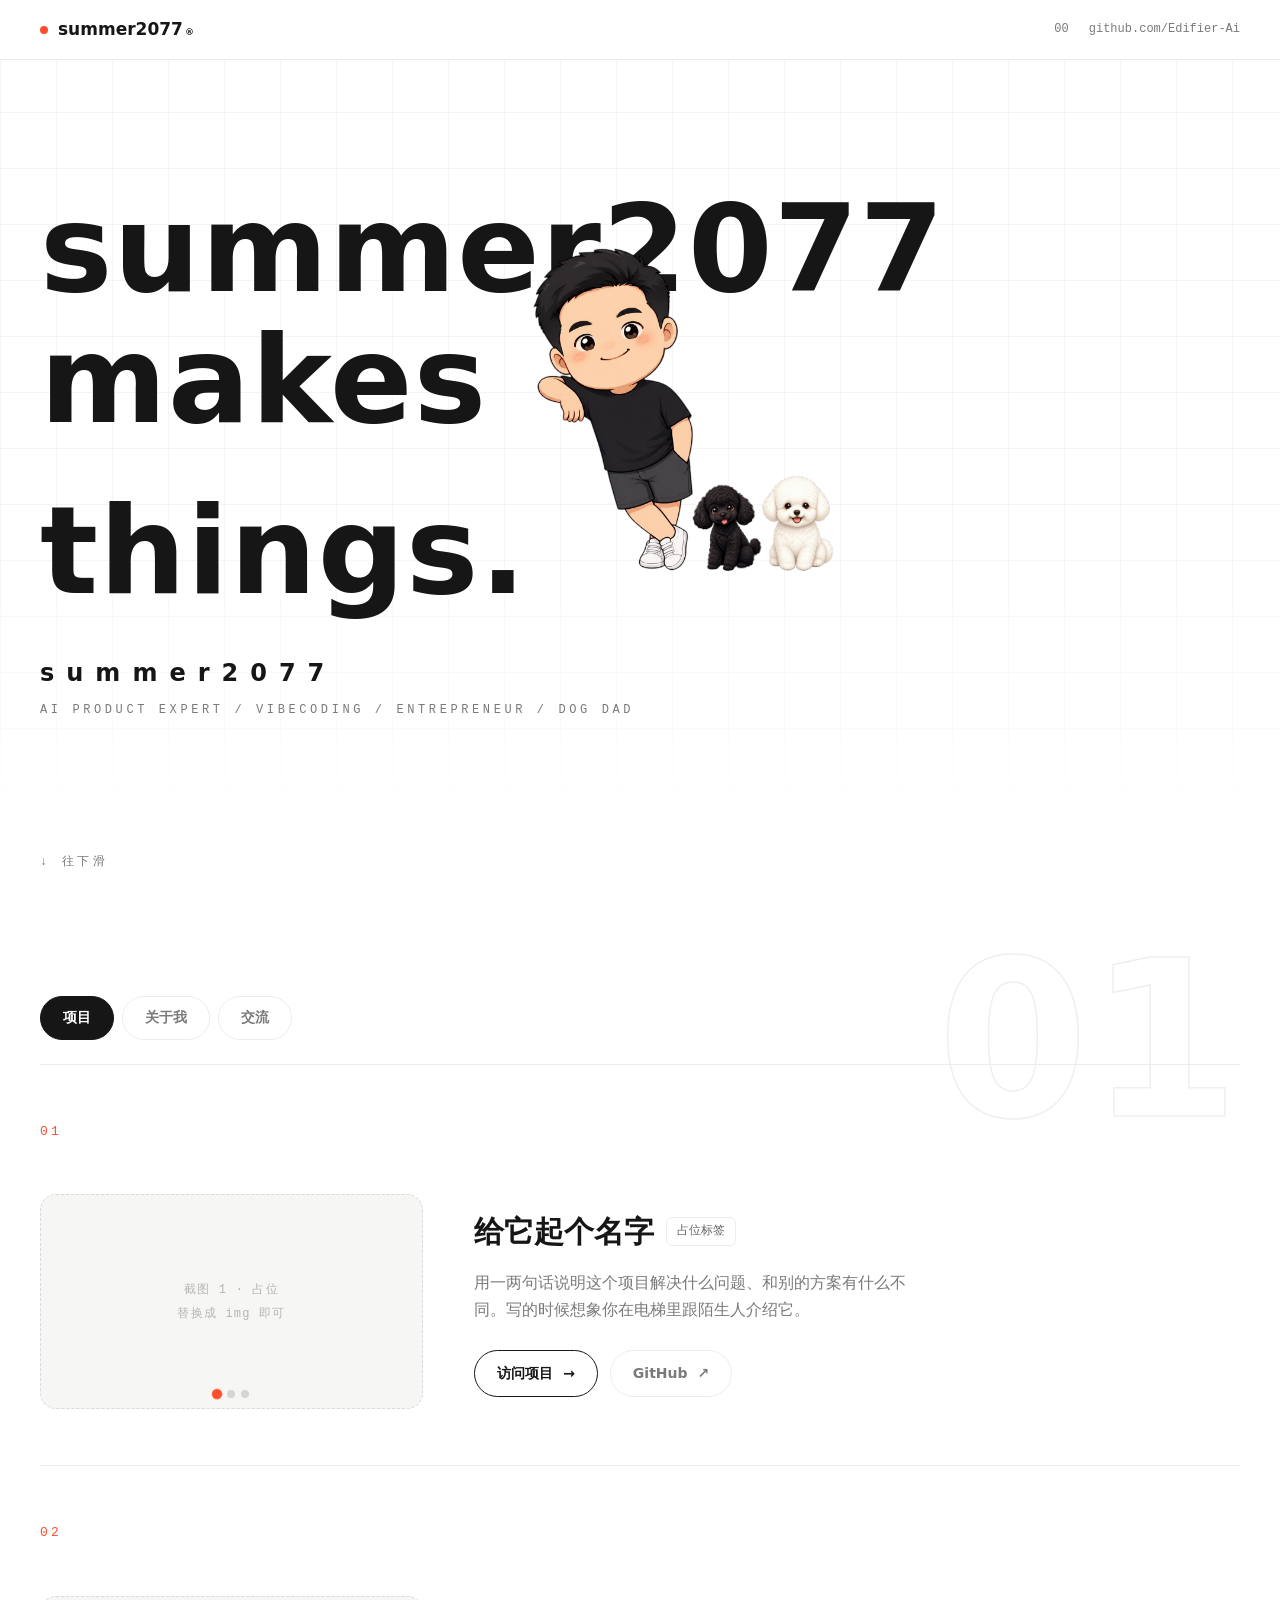
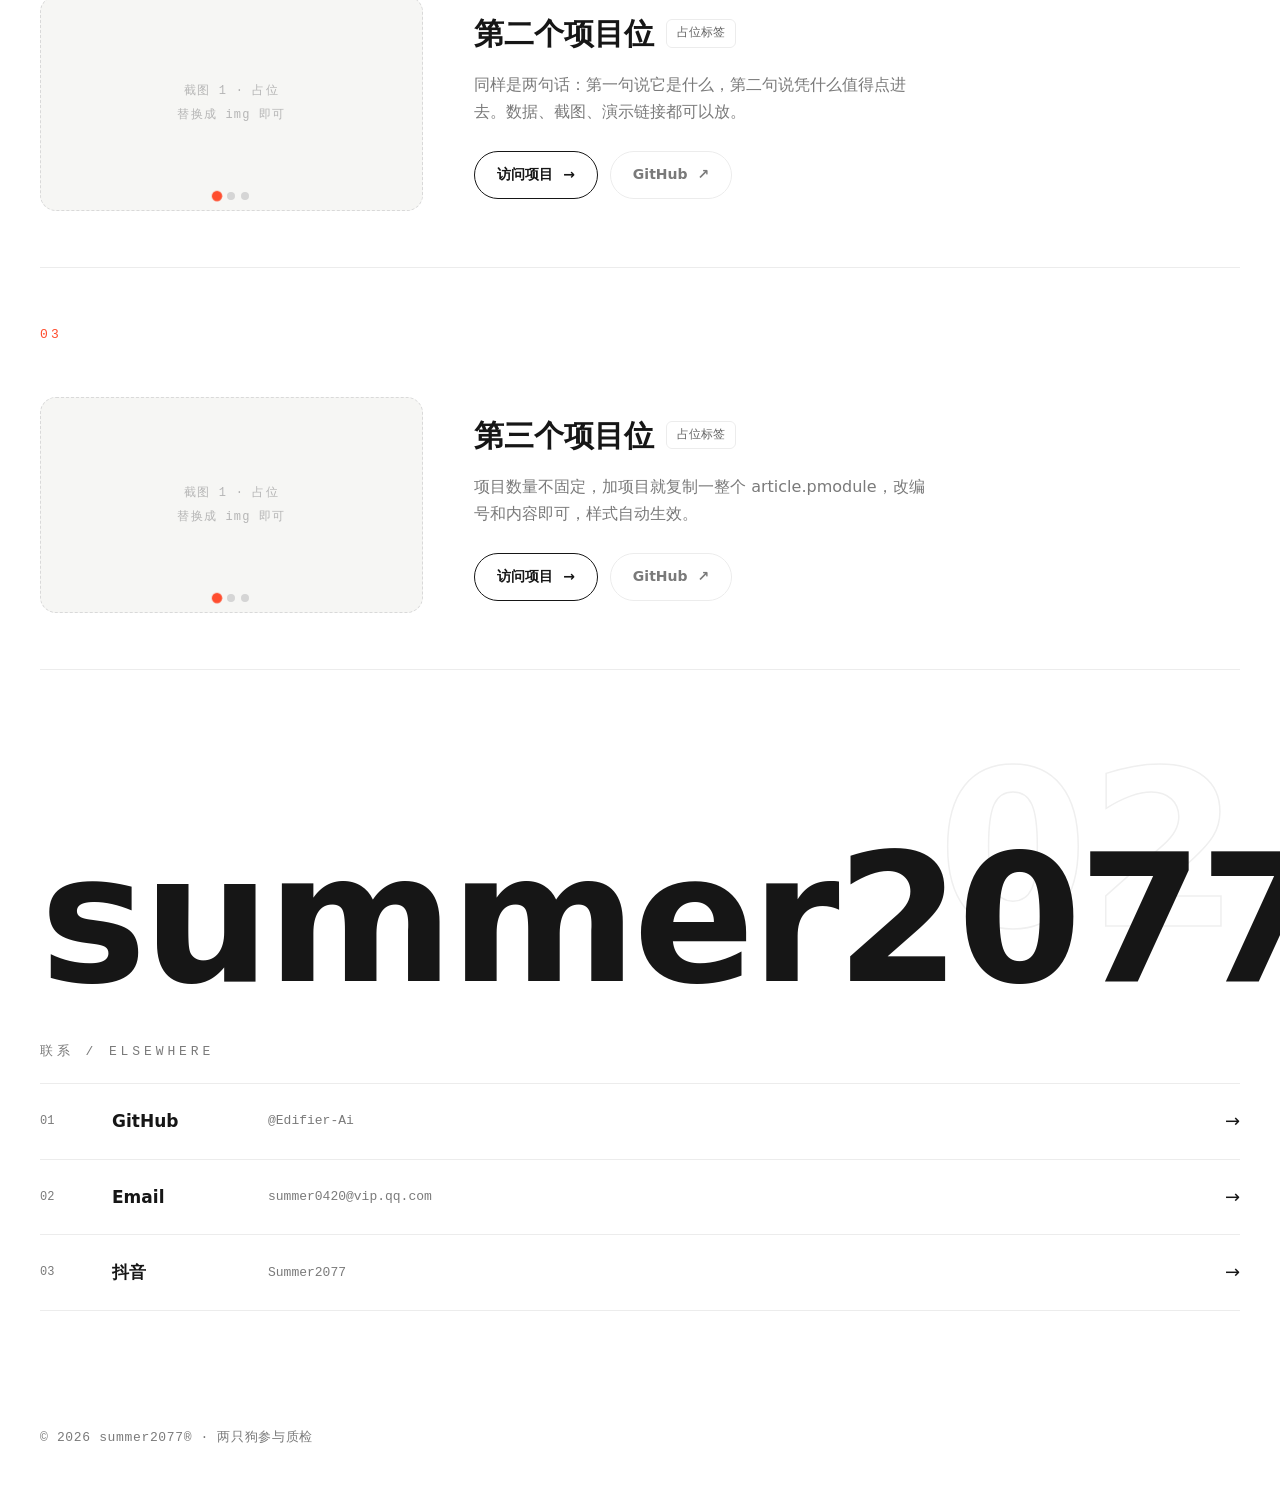
==== index.html @ b78dc6e0 "Deploy personal website" ====
<!DOCTYPE html>
<html lang="zh-CN">
<head>
<meta charset="UTF-8">
<meta name="viewport" content="width=device-width, initial-scale=1.0">
<meta name="description" content="summer2077 — AI PRODUCT EXPERT, VIBECODING, ENTREPRENEUR, DOG DAD.">
<title>summer2077 · Personal Website</title>
<link rel="stylesheet" href="css/style.css?v=20260809-1">
</head>
<body>

<!-- 阅读进度 -->
<div class="progress" aria-hidden="true"><span id="bar"></span></div>

<header class="nav">
  <a class="nav-logo" href="#top"><span class="dot"></span>summer2077<sup>®</sup></a>
  <div class="nav-right">
    <span class="progress-value" id="progress-value">00</span>
    <a class="nav-gh" href="https://github.com/Edifier-Ai" target="_blank" rel="noopener" aria-label="GitHub">github.com/Edifier-Ai</a>
  </div>
</header>

<main id="top">

  <!-- 首屏 -->
  <section class="hero reveal">
    <h1 class="hero-title">
      <span class="lmask"><span class="lword" style="--d:.1s">summer2077</span></span>
      <span class="lmask"><span class="lword" style="--d:.25s">makes</span></span>
      <span class="lmask lmask-scene"><span class="lword" style="--d:.4s">things.<span class="hero-illo" id="scene" aria-label="summer2077、两只小狗，以及右侧隐藏的 ABOUT 形象">
        <span class="scene-item me">
          <img class="figure-static pose-desktop" src="assets/hero-me-lean-v2.png" alt="summer2077 靠在文字旁的 Q 版形象">
          <img class="figure-static pose-mobile" src="assets/hero-me-hang-v2.png" alt="summer2077 举手扶住文字的 Q 版形象">
        </span>
        <span class="scene-item poodle">
          <img class="figure-static" src="assets/dog-poodle-v3.png" alt="黑色泰迪">
        </span>
        <span class="scene-item bichon">
          <img class="figure-static" src="assets/dog-bichon-v2.png" alt="白色比熊">
        </span>
        <button class="scene-wife-menu wife" type="button" aria-controls="panel-me" aria-label="悬停显示关于 summer2077">
          <span class="wife-figure" aria-hidden="true"><img class="wife-look" src="assets/wife-look-v3.png" alt=""></span>
          <span class="wife-menu-label" aria-hidden="true">ABOUT</span>
        </button>
      </span></span></span>
    </h1>
    <p class="sub">
      <span class="zh">summer2077</span>
      <span class="en">AI PRODUCT EXPERT / VIBECODING / ENTREPRENEUR / DOG DAD</span>
    </p>
    <a class="arrow" href="#works">↓ 往下滑</a>
  </section>

  <!-- 01 作品区：tab 面板 -->
  <section class="works-shell reveal" id="works">
    <span class="reel" aria-hidden="true">01</span>

    <div class="tabs" role="tablist" aria-label="内容分区">
      <button class="tab active" role="tab" aria-selected="true" data-panel="panel-projects">项目</button>
      <button class="tab" role="tab" aria-selected="false" data-panel="panel-me">关于我</button>
      <button class="tab" role="tab" aria-selected="false" data-panel="panel-community">交流</button>
    </div>

    <!-- 项目面板 -->
    <div class="panel active" id="panel-projects" role="tabpanel">

      <article class="pmodule">
        <p class="pnum">01</p>
        <div class="stage">
          <div class="slides">
            <div class="slide">截图 1 · 占位<br>替换成 img 即可</div>
            <div class="slide">截图 2 · 占位</div>
            <div class="slide">截图 3 · 占位</div>
          </div>
          <button class="stage-btn prev" aria-label="上一张">←</button>
          <button class="stage-btn next" aria-label="下一张">→</button>
          <span class="stage-hint">点击放大</span>
        </div>
        <div class="pinfo">
          <div class="ptitle"><h3>给它起个名字</h3><span class="ptag">占位标签</span></div>
          <p>用一两句话说明这个项目解决什么问题、和别的方案有什么不同。写的时候想象你在电梯里跟陌生人介绍它。</p>
          <div class="go-row">
            <a class="go" href="#" target="_blank" rel="noopener">访问项目 <span class="arr">→</span></a>
            <a class="go alt" href="#" target="_blank" rel="noopener">GitHub <span class="arr">↗</span></a>
          </div>
        </div>
      </article>

      <article class="pmodule">
        <p class="pnum">02</p>
        <div class="stage">
          <div class="slides">
            <div class="slide">截图 1 · 占位<br>替换成 img 即可</div>
            <div class="slide">截图 2 · 占位</div>
            <div class="slide">截图 3 · 占位</div>
          </div>
          <button class="stage-btn prev" aria-label="上一张">←</button>
          <button class="stage-btn next" aria-label="下一张">→</button>
          <span class="stage-hint">点击放大</span>
        </div>
        <div class="pinfo">
          <div class="ptitle"><h3>第二个项目位</h3><span class="ptag">占位标签</span></div>
          <p>同样是两句话：第一句说它是什么，第二句说凭什么值得点进去。数据、截图、演示链接都可以放。</p>
          <div class="go-row">
            <a class="go" href="#" target="_blank" rel="noopener">访问项目 <span class="arr">→</span></a>
            <a class="go alt" href="#" target="_blank" rel="noopener">GitHub <span class="arr">↗</span></a>
          </div>
        </div>
      </article>

      <article class="pmodule">
        <p class="pnum">03</p>
        <div class="stage">
          <div class="slides">
            <div class="slide">截图 1 · 占位<br>替换成 img 即可</div>
            <div class="slide">截图 2 · 占位</div>
            <div class="slide">截图 3 · 占位</div>
          </div>
          <button class="stage-btn prev" aria-label="上一张">←</button>
          <button class="stage-btn next" aria-label="下一张">→</button>
          <span class="stage-hint">点击放大</span>
        </div>
        <div class="pinfo">
          <div class="ptitle"><h3>第三个项目位</h3><span class="ptag">占位标签</span></div>
          <p>项目数量不固定，加项目就复制一整个 article.pmodule，改编号和内容即可，样式自动生效。</p>
          <div class="go-row">
            <a class="go" href="#" target="_blank" rel="noopener">访问项目 <span class="arr">→</span></a>
            <a class="go alt" href="#" target="_blank" rel="noopener">GitHub <span class="arr">↗</span></a>
          </div>
        </div>
      </article>

    </div>

    <!-- 关于我面板 -->
    <div class="panel" id="panel-me" role="tabpanel" hidden>
      <div class="me-intro">
        <p class="me-kicker">关于我 / ABOUT</p>
        <p class="me-copy">I’m summer2077 — an AI PRODUCT EXPERT, VIBECODING practitioner, ENTREPRENEUR, and DOG DAD. I build AI products, turn ideas into working software, and keep learning in public.</p>
        <p class="me-copy">生活方面，180cm 的圆脸短发选手，黑T恤短裤是常年工装。家里有两只狗：一只黑泰迪，一只白比熊，它们在本页有正式编制，首屏那几位就是。</p>
        <div class="me-tags">
          <span class="chip">AI PRODUCT EXPERT</span>
          <span class="chip">VIBECODING</span>
          <span class="chip">ENTREPRENEUR</span>
          <span class="chip">DOG DAD</span>
        </div>
      </div>
    </div>

    <!-- 交流面板 -->
    <div class="panel" id="panel-community" role="tabpanel" hidden>
      <div class="cgrid">
        <div class="cmodule">
          <p class="pnum">01</p>
          <p class="c-cat">COMMUNITY / 持续折腾</p>
          <h3>微信群</h3>
          <p>一个人折腾容易放弃，一群人折腾能走远一点。群里主要聊 AI 工具、独立开发和一些不成熟的想法，我也会不定期丢自己的项目进展进去挨打。扫码备注「主页」。二维码失效就用下面的邮箱找我。</p>
          <div class="qr-slot">微信群二维码<br>400 × 400</div>
        </div>
        <div class="cmodule">
          <p class="pnum">02</p>
          <p class="c-cat">OPEN CHAT / 自由讨论</p>
          <h3>Discord</h3>
          <p>海外朋友或者不爱用微信的，来这里。频道比群聊清爽，适合丢链接和长文讨论。</p>
          <a class="go" href="#" target="_blank" rel="noopener">加入 Discord <span class="arr">→</span></a>
        </div>
      </div>
    </div>
  </section>

  <!-- 02 联系 -->
  <section class="contact reveal" id="contact">
    <span class="reel" aria-hidden="true">02</span>
    <p class="wordmark">summer2077<span class="dot-accent">.</span></p>
    <p class="label">联系 / ELSEWHERE</p>
    <div class="socials">
      <a class="social" href="https://github.com/Edifier-Ai" target="_blank" rel="noopener">
        <span class="s-no">01</span><span class="s-name">GitHub</span><span class="s-handle">@Edifier-Ai</span><span class="s-arr">→</span>
      </a>
      <a class="social" href="mailto:summer0420@vip.qq.com">
        <span class="s-no">02</span><span class="s-name">Email</span><span class="s-handle">summer0420@vip.qq.com</span><span class="s-arr">→</span>
      </a>
      <a class="social" href="https://www.douyin.com/search/Summer2077" target="_blank" rel="noopener">
        <span class="s-no">03</span><span class="s-name">抖音</span><span class="s-handle">Summer2077</span><span class="s-arr">→</span>
      </a>
    </div>
  </section>

</main>

<footer>© <span id="year">2026</span> summer2077® · 两只狗参与质检</footer>

<div id="lightbox" role="dialog" aria-modal="true" aria-label="项目截图预览">
  <button class="lb-x" aria-label="关闭">×</button>
  <button class="lb-nav lb-prev" aria-label="上一张">←</button>
  <div class="lb-content"></div>
  <button class="lb-nav lb-next" aria-label="下一张">→</button>
  <span class="lb-count"></span>
</div>

<div id="cursor" aria-hidden="true"></div>
<div id="toast" role="status"></div>

<script src="js/main.js"></script>
</body>
</html>
---- css/style.css ----
/* ========== 基础 ========== */
:root{
  --bg:#ffffff;
  --ink:#161616;
  --muted:#7a7a7a;
  --line:#ececec;
  --soft:#f6f6f4;
  --accent:#ff4d2e;
  --radius:16px;
  --nav-h:60px;
  --gutter:max(24px, calc((100vw - 1200px) / 2));
  --mono:ui-monospace,SFMono-Regular,Consolas,"Courier New",monospace;
}
*{margin:0;padding:0;box-sizing:border-box}
html{scroll-behavior:smooth}
body{
  font-family:"PingFang SC","Microsoft YaHei","Noto Sans SC",system-ui,sans-serif;
  background:var(--bg);color:var(--ink);line-height:1.7;
  -webkit-font-smoothing:antialiased;overflow-x:hidden;
}
img{display:block;max-width:100%}
a{color:inherit;text-decoration:none}
button{font:inherit;border:0;background:none;cursor:pointer;color:inherit}
::selection{background:var(--accent);color:#fff}
a:focus-visible,button:focus-visible{outline:2px solid var(--accent);outline-offset:3px;border-radius:4px}

/* ========== 阅读进度 ========== */
#bar{
  position:fixed;top:0;left:0;height:3px;width:100%;z-index:70;
  background:var(--accent);transform-origin:0 50%;transform:scaleX(0);
}

/* ========== 顶部栏 ========== */
.nav{
  position:fixed;top:0;left:0;right:0;z-index:50;height:var(--nav-h);
  display:flex;justify-content:space-between;align-items:center;
  padding:0 var(--gutter);
  background:rgba(255,255,255,.85);backdrop-filter:blur(12px);
  border-bottom:1px solid var(--line);
}
.nav-logo{font-weight:800;font-size:17px;display:inline-flex;align-items:baseline;gap:2px}
.nav-logo .dot{width:8px;height:8px;border-radius:50%;background:var(--accent);display:inline-block;margin-right:8px;transform:translateY(-1px)}
.nav-logo sup{font-size:9px;font-weight:600}
.nav-right{display:flex;align-items:center;gap:20px}
.progress-value{font-family:var(--mono);font-size:12px;color:var(--muted);min-width:2ch;text-align:right}
.nav-gh{font-family:var(--mono);font-size:12px;color:var(--muted);transition:color .2s}
.nav-gh:hover{color:var(--ink)}

/* ========== 首屏 ========== */
.hero{
  position:relative;min-height:100vh;min-height:100svh;
  display:flex;flex-direction:column;justify-content:center;
  padding:calc(var(--nav-h) + 40px) var(--gutter) 96px;
  overflow:hidden;
}
.hero::before{
  content:"";position:absolute;inset:0;pointer-events:none;
  background-image:
    linear-gradient(rgba(20,20,20,.045) 1px,transparent 1px),
    linear-gradient(90deg,rgba(20,20,20,.045) 1px,transparent 1px);
  background-size:56px 56px;
  -webkit-mask-image:linear-gradient(#000 55%,transparent 95%);
  mask-image:linear-gradient(#000 55%,transparent 95%);
}
.hero-title{
  position:relative;z-index:1;
  font-size:clamp(52px,9.5vw,136px);font-weight:800;line-height:1.08;
  letter-spacing:.01em;text-transform:none;
}
.lmask{display:block;overflow:hidden;padding-bottom:.06em;margin-bottom:-.06em}
.lmask-scene{overflow:visible}
.lword{
  display:inline-block;transform:translateY(112%);
  animation:rise .9s cubic-bezier(.2,.65,.2,1) forwards;animation-delay:var(--d,0s);
}
@keyframes rise{to{transform:translateY(0)}}

/* 固定构图：完整静态形象，以可见脚底/爪底对齐同一基线 */
.hero-illo{
  position:relative;display:inline-block;isolation:isolate;
  width:2.5em;height:1.2em;margin-left:.04em;vertical-align:baseline;
}
.scene-item,.scene-wife-menu{position:absolute;bottom:0}
.scene-item{pointer-events:none}
.scene-item img,.scene-wife-menu img{max-width:none;user-select:none;-webkit-user-drag:none}
.figure-static{height:100%;width:auto;display:block}
.figure-static.pose-mobile{display:none}
.me{left:-.64em;height:3.05em;width:3.05em;z-index:5;bottom:-.034em}
.poodle{left:1.04em;height:1.1em;z-index:6;bottom:0}
.bichon{left:1.65em;height:1.05em;z-index:7;bottom:.07em}
.scene-wife-menu{
  left:2em;right:auto;bottom:.049em;width:1.98em;height:2.97em;padding:0;border:0;z-index:4;cursor:pointer;
  background:transparent;font:inherit;color:inherit;
}
.wife-figure{
  position:absolute;inset:0;display:block;pointer-events:none;opacity:0;
  transform:translate3d(6px,0,0) rotateY(-14deg);
  transition:opacity .26s ease,transform .42s cubic-bezier(.2,.75,.2,1),filter .3s ease;
}
.scene-wife-menu img{position:absolute;inset:0;width:100%;height:100%;object-fit:contain}
.wife-look{filter:saturate(.94)}
.wife-menu-label{
  position:absolute;right:-.04em;bottom:-1.4em;z-index:2;opacity:0;
  font-family:var(--mono);font-size:.1em;letter-spacing:.16em;color:var(--accent);
  transform:translateY(4px);transition:opacity .25s ease,transform .25s ease;
}
.scene-wife-menu:hover,.scene-wife-menu:focus-visible{z-index:10}
.scene-wife-menu:hover .wife-figure,.scene-wife-menu:focus-visible .wife-figure{opacity:1;transform:translate3d(0,0,0) rotateY(0)}
.scene-wife-menu:hover .wife-menu-label,.scene-wife-menu:focus-visible .wife-menu-label{opacity:1;transform:translateY(0)}

.sub{
  position:relative;z-index:1;margin-top:clamp(28px,4vh,48px);
  display:flex;flex-direction:column;gap:6px;
  animation:fadein 1s .9s both;
}
.sub .zh{font-size:clamp(18px,2vw,24px);font-weight:700;letter-spacing:.5em}
.sub .en{font-family:var(--mono);font-size:12px;letter-spacing:.3em;color:var(--muted)}
@keyframes fadein{from{opacity:0;transform:translateY(12px)}to{opacity:1;transform:none}}

.arrow{
  position:absolute;bottom:28px;left:var(--gutter);z-index:1;
  font-family:var(--mono);font-size:12px;letter-spacing:.3em;color:var(--muted);
  animation:hint 2s ease-in-out infinite;
}
@keyframes hint{0%,100%{transform:translateY(0)}50%{transform:translateY(8px)}}

/* ========== 分区通用 ========== */
section{position:relative;scroll-margin-top:var(--nav-h)}
.reel{
  position:absolute;top:32px;right:var(--gutter);z-index:0;
  font-weight:800;line-height:1;font-size:clamp(110px,17vw,230px);
  color:transparent;-webkit-text-stroke:1.5px #efefef;
  user-select:none;pointer-events:none;
}
.reveal{opacity:0;transform:translateY(26px);transition:opacity .7s ease,transform .7s ease}
.reveal.in{opacity:1;transform:none}

/* ========== 作品区 ========== */
.works-shell{padding:96px var(--gutter) 40px}
.tabs{
  position:relative;z-index:1;display:flex;gap:8px;flex-wrap:wrap;
  margin-bottom:24px;
}
.tab{
  padding:9px 22px;border-radius:999px;border:1px solid var(--line);
  font-size:14px;font-weight:600;color:var(--muted);
  transition:background .2s,color .2s,border-color .2s;
}
.tab:hover{color:var(--ink);border-color:var(--ink)}
.tab.active{background:var(--ink);border-color:var(--ink);color:#fff}
.panel{display:none}
.panel.active{display:block;animation:fadein .45s ease both}

/* 项目模块 */
.pmodule{
  display:grid;grid-template-columns:minmax(0,1fr) minmax(0,2fr);
  gap:clamp(24px,4vw,56px);align-items:center;
  padding:56px 0;border-top:1px solid var(--line);position:relative;z-index:1;
}
.pmodule:last-child{border-bottom:1px solid var(--line)}
.pnum{
  grid-column:1/-1;font-family:var(--mono);font-size:13px;
  letter-spacing:.25em;color:var(--accent);
}
.stage{
  aspect-ratio:16/9;border:1.5px dashed #d9d9d9;border-radius:var(--radius);
  background:var(--soft);display:flex;align-items:center;justify-content:center;text-align:center;
  color:#b5b5b5;font-size:13px;line-height:2;letter-spacing:.1em;font-family:var(--mono);
  transition:transform .3s,border-color .3s;overflow:hidden;
}
.pmodule:hover .stage{transform:translateY(-4px);border-color:var(--accent)}
.stage img{width:100%;height:100%;object-fit:cover;border-radius:inherit}
.stage{cursor:zoom-in;position:relative}
.slides{display:flex;width:100%;height:100%;transition:transform .45s cubic-bezier(.2,.65,.2,1)}
.slide{
  flex:0 0 100%;display:flex;align-items:center;justify-content:center;text-align:center;
  color:#b5b5b5;font-size:12px;line-height:2;letter-spacing:.1em;font-family:var(--mono);
}
.stage-btn{
  position:absolute;top:50%;transform:translateY(-50%);z-index:2;
  width:32px;height:32px;border-radius:50%;background:#fff;border:1px solid var(--line);
  display:flex;align-items:center;justify-content:center;font-size:14px;color:#333;
  opacity:0;transition:opacity .2s,background .2s,border-color .2s,color .2s;
}
.stage:hover .stage-btn,.stage-btn:focus-visible{opacity:1}
.stage-btn:hover{background:var(--accent);border-color:var(--accent);color:#fff}
.stage-btn.prev{left:10px}
.stage-btn.next{right:10px}
.stage-dots{position:absolute;bottom:10px;left:50%;transform:translateX(-50%);display:flex;gap:6px;z-index:2}
.sdot{width:8px;height:8px;border-radius:50%;background:#d5d5d5;padding:0;transition:background .2s,transform .2s}
.sdot.on{background:var(--accent);transform:scale(1.3)}
.stage-hint{
  position:absolute;top:10px;right:12px;z-index:2;
  font-family:var(--mono);font-size:11px;letter-spacing:.15em;color:#b5b5b5;
  opacity:0;transition:opacity .2s;
}
.stage:hover .stage-hint{opacity:1}

/* 点击放大浮层 */
#lightbox{
  position:fixed;inset:0;z-index:120;background:rgba(12,12,12,.88);
  display:none;align-items:center;justify-content:center;gap:24px;
}
#lightbox.open{display:flex}
.lb-content .slide{
  width:min(960px,86vw);aspect-ratio:16/9;height:auto;border-radius:12px;
  background:#1a1a1a;border:1.5px dashed #444;color:#888;font-size:14px;
}
.lb-content img{max-width:min(1100px,90vw);max-height:82vh;width:auto;height:auto;border-radius:10px}
.lb-content .slide img{width:100%;height:100%;max-height:none;object-fit:cover;border-radius:inherit}
.lb-x{
  position:absolute;top:24px;right:28px;width:44px;height:44px;border-radius:50%;
  border:1px solid rgba(255,255,255,.3);color:#fff;font-size:20px;
  transition:background .2s,border-color .2s;
}
.lb-nav{
  width:44px;height:44px;border-radius:50%;
  border:1px solid rgba(255,255,255,.3);color:#fff;font-size:16px;
  transition:background .2s,border-color .2s;
}
.lb-x:hover,.lb-nav:hover{background:var(--accent);border-color:var(--accent)}
.lb-count{
  position:absolute;bottom:26px;left:50%;transform:translateX(-50%);
  color:#bbb;font-family:var(--mono);font-size:12px;letter-spacing:.2em;
}
.ptitle{display:flex;align-items:center;gap:12px;flex-wrap:wrap;margin-bottom:12px}
.ptitle h3{font-size:clamp(22px,2.4vw,30px);font-weight:800}
.ptag{
  font-family:var(--mono);font-size:12px;color:#666;
  border:1px solid var(--line);border-radius:6px;padding:3px 10px;
}
.pinfo > p{color:var(--muted);max-width:460px}
.go-row{display:flex;gap:12px;flex-wrap:wrap;margin-top:26px}
.go{
  display:inline-flex;align-items:center;gap:10px;
  font-size:14px;font-weight:700;padding:11px 22px;border-radius:999px;
  border:1.5px solid var(--ink);transition:transform .2s,background .2s,border-color .2s,color .2s;
}
.go.alt{border-color:var(--line);color:var(--muted)}
.go:hover{background:var(--accent);border-color:var(--accent);color:#fff;transform:translateY(-2px)}
.go .arr{transition:transform .2s}
.go:hover .arr{transform:translateX(4px)}

/* 关于我面板 */
.me-intro{position:relative;z-index:1;max-width:760px;padding:48px 0}
.me-kicker{font-family:var(--mono);font-size:13px;letter-spacing:.3em;color:var(--accent);margin-bottom:28px}
.me-copy{font-size:clamp(16px,1.6vw,19px);color:#333}
.me-copy + .me-copy{margin-top:1.2em}
.me-tags{display:flex;flex-wrap:wrap;gap:10px;margin-top:36px}
.chip{
  border:1px solid var(--line);background:#fff;border-radius:999px;
  padding:8px 16px;font-size:13px;color:#444;
  transition:transform .2s,border-color .2s,color .2s;
}
.chip:hover{border-color:var(--accent);color:var(--accent);transform:translateY(-2px)}

/* 交流面板 */
.cgrid{
  display:grid;grid-template-columns:repeat(auto-fit,minmax(300px,1fr));
  gap:24px;padding:48px 0;position:relative;z-index:1;
}
.cmodule{
  border:1px solid var(--line);border-radius:24px;padding:clamp(24px,3vw,44px);
  display:flex;flex-direction:column;align-items:flex-start;gap:14px;background:#fff;
  transition:transform .3s,border-color .3s;
}
.cmodule:hover{transform:translateY(-4px);border-color:var(--accent)}
.cmodule .pnum{grid-column:auto}
.c-cat{font-family:var(--mono);font-size:11px;letter-spacing:.25em;color:var(--muted)}
.cmodule h3{font-size:24px;font-weight:800}
.cmodule p{color:var(--muted);font-size:14px}
.qr-slot{
  width:min(240px,60vw);aspect-ratio:1;margin-top:8px;
  border:1.5px dashed #d9d9d9;border-radius:var(--radius);background:var(--soft);
  display:flex;align-items:center;justify-content:center;text-align:center;
  color:#b5b5b5;font-size:12px;line-height:2;letter-spacing:.1em;font-family:var(--mono);
}

/* ========== 联系 ========== */
.contact{padding:120px var(--gutter) 80px;overflow:hidden}
.wordmark{
  position:relative;z-index:1;font-weight:800;line-height:1;
  font-size:clamp(72px,14vw,200px);letter-spacing:-.02em;
}
.wordmark .dot-accent{color:var(--accent)}
.label{
  position:relative;z-index:1;font-family:var(--mono);font-size:13px;
  letter-spacing:.3em;color:var(--muted);margin:32px 0 20px;
}
.socials{position:relative;z-index:1;border-bottom:1px solid var(--line)}
.social{
  display:grid;grid-template-columns:56px 140px 1fr auto;align-items:center;gap:16px;
  padding:22px 0;border-top:1px solid var(--line);
  transition:padding-left .25s,color .2s;
}
.social:hover{padding-left:12px;color:var(--accent)}
.s-no{font-family:var(--mono);font-size:12px;color:var(--muted)}
.s-name{font-weight:700;font-size:17px}
.s-handle{font-family:var(--mono);font-size:13px;color:var(--muted)}
.s-arr{font-size:18px;transition:transform .25s}
.social:hover .s-arr{transform:translateX(6px)}

/* ========== 页脚 ========== */
footer{
  padding:36px var(--gutter);color:var(--muted);font-size:13px;
  font-family:var(--mono);letter-spacing:.05em;
}

/* ========== 自定义光标 & 提示 ========== */
#cursor{
  position:fixed;top:0;left:0;width:28px;height:28px;border-radius:50%;
  border:1.5px solid var(--accent);pointer-events:none;z-index:99;
  opacity:0;transition:opacity .3s,width .25s,height .25s,background .25s;
}
body.cursor-on #cursor{opacity:.85}
#cursor.is-hover{width:46px;height:46px;background:rgba(255,77,46,.08)}
#toast{
  position:fixed;left:50%;bottom:40px;transform:translate(-50%,16px);
  background:var(--ink);color:#fff;padding:10px 22px;border-radius:999px;
  font-size:13px;opacity:0;pointer-events:none;transition:opacity .3s,transform .3s;z-index:100;
}
#toast.show{opacity:1;transform:translate(-50%,0)}

/* ========== 响应式 ========== */
@media (max-width:900px){
  .nav-right{gap:12px}
  .nav-gh{width:20px;height:20px;overflow:hidden;white-space:nowrap;font-size:0;display:inline-flex;align-items:center;justify-content:center}
  .nav-gh::before{content:"GH";font-size:10px;font-family:var(--mono);letter-spacing:0}
  .hero{padding-bottom:110px}
  .hero-title{font-size:clamp(44px,13vw,72px)}
  .hero-illo{display:block;width:calc(100vw - 40px);height:190px;margin:-38px 0 0}
  .figure-static.pose-desktop{display:none}.figure-static.pose-mobile{display:block}
  .me{left:4%;height:190px;width:190px;bottom:2px}
  .poodle{left:120px;height:82px;bottom:0}
  .bichon{left:164px;height:79px;bottom:6px}
  .scene-wife-menu{left:202px;right:auto;bottom:6px;width:123px;height:185px}
  .pmodule{grid-template-columns:1fr;padding:40px 0}
  .social{grid-template-columns:32px 64px minmax(0,1fr) auto;gap:8px}
  .s-handle{display:block;min-width:0;font-size:11px;white-space:nowrap;overflow:hidden;text-overflow:ellipsis}
  .works-shell{padding-top:72px}
  .contact{padding-top:88px}
}

/* ========== 减少动效 ========== */
@media (prefers-reduced-motion:reduce){
  html{scroll-behavior:auto}
  .lword{animation:none;transform:none}
  .arrow,.sub{animation:none;opacity:1;transform:none}
  .reveal{opacity:1;transform:none;transition:none}
  .wife-figure{transform:none!important;transition:none!important}
  #cursor{display:none}
}
@media (pointer:coarse){
  #cursor{display:none}
  .stage-btn,.stage-hint{opacity:1}
}
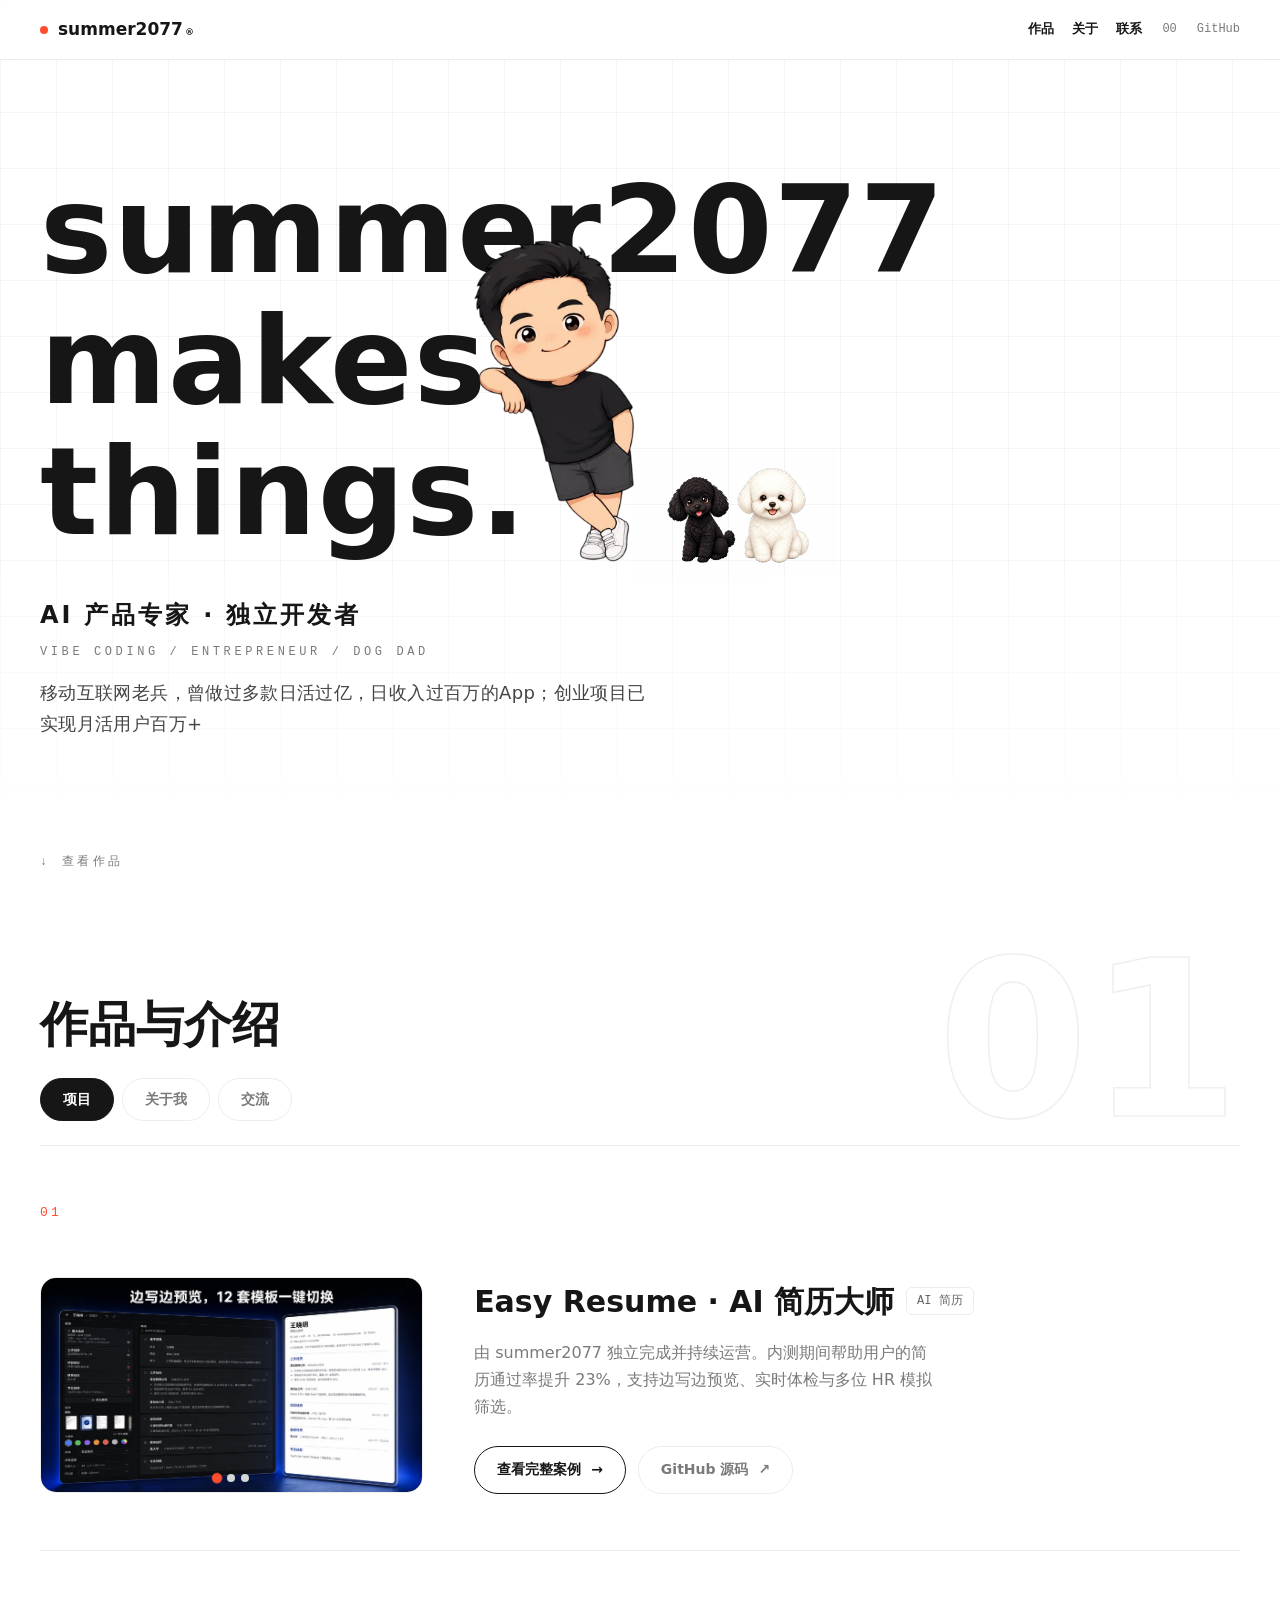
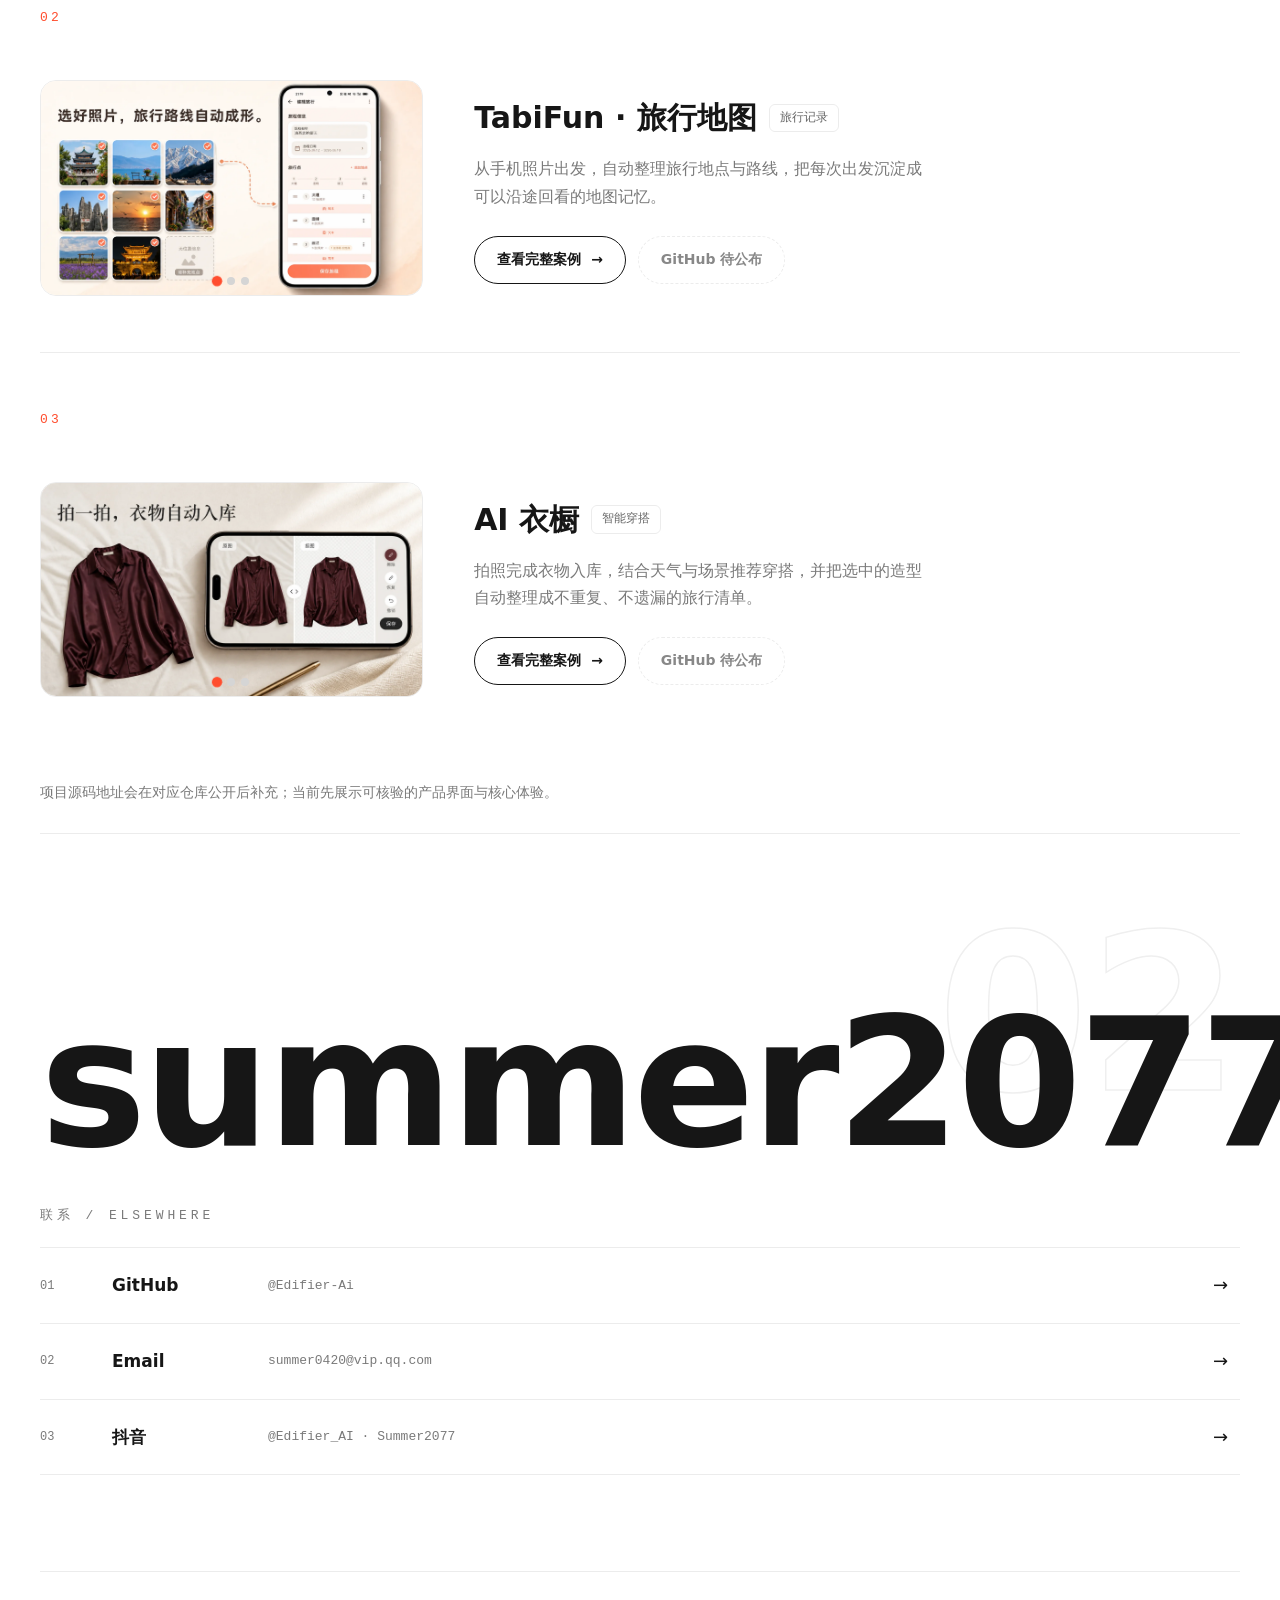
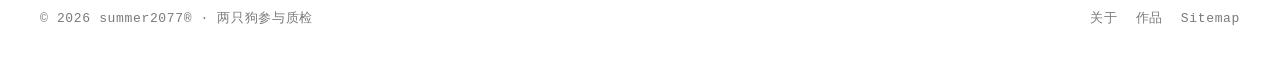
==== commit 02dec82c: "Expand homepage content and improve progressive static UX" ====
--- a/index.html
+++ b/index.html
@@ -1,206 +1,283 @@
 <!DOCTYPE html>
 <html lang="zh-CN">
 <head>
-<meta charset="UTF-8">
-<meta name="viewport" content="width=device-width, initial-scale=1.0">
-<meta name="description" content="summer2077 — AI PRODUCT EXPERT, VIBECODING, ENTREPRENEUR, DOG DAD.">
-<title>summer2077 · Personal Website</title>
-<link rel="stylesheet" href="css/style.css?v=20260809-1">
+  <meta charset="UTF-8">
+  <meta name="viewport" content="width=device-width, initial-scale=1.0">
+  <title>summer2077｜AI 产品专家、独立开发者与 AI 产品作品集</title>
+  <meta name="description" content="summer2077 的个人主页与作品集，展示 AI 产品设计、Vibe Coding 和独立开发成果，连接客户合作、求职与投资交流。">
+  <meta name="author" content="summer2077">
+  <meta name="robots" content="index,follow,max-image-preview:large,max-snippet:-1,max-video-preview:-1">
+  <meta name="theme-color" content="#ff4d2e">
+  <link rel="canonical" href="https://summer2077.com/">
+  <link rel="icon" href="/assets/favicon.svg" type="image/svg+xml">
+  <link rel="manifest" href="/site.webmanifest">
+  <link rel="preload" href="/assets/hero-me-lean-v2.webp" as="image" type="image/webp">
+
+  <meta property="og:locale" content="zh_CN">
+  <meta property="og:type" content="profile">
+  <meta property="og:site_name" content="summer2077">
+  <meta property="og:title" content="summer2077｜AI 产品专家与独立开发者">
+  <meta property="og:description" content="把 AI 产品想法做成真正可用的软件。查看 summer2077 的项目、独立开发成果与合作方式。">
+  <meta property="og:url" content="https://summer2077.com/">
+  <meta property="og:image" content="https://summer2077.com/assets/hero-me-lean-v2.png">
+  <meta property="og:image:width" content="1254">
+  <meta property="og:image:height" content="1254">
+  <meta property="og:image:alt" content="summer2077 的 Q 版个人形象">
+  <meta name="twitter:card" content="summary">
+  <meta name="twitter:title" content="summer2077｜AI 产品专家与独立开发者">
+  <meta name="twitter:description" content="AI 产品设计、Vibe Coding、独立开发与合作交流。">
+  <meta name="twitter:image" content="https://summer2077.com/assets/hero-me-lean-v2.png">
+
+  <script type="application/ld+json">
+  {
+    "@context": "https://schema.org",
+    "@graph": [
+      {
+        "@type": "WebSite",
+        "@id": "https://summer2077.com/#website",
+        "url": "https://summer2077.com/",
+        "name": "summer2077",
+        "alternateName": ["Summer", "summer2077"],
+        "inLanguage": "zh-CN",
+        "creator": { "@id": "https://summer2077.com/#person" }
+      },
+      {
+        "@type": "ProfilePage",
+        "@id": "https://summer2077.com/#webpage",
+        "url": "https://summer2077.com/",
+        "name": "summer2077｜AI 产品专家与独立开发者",
+        "description": "summer2077 的个人主页与 AI 产品作品集，面向个人品牌、开发者影响力、客户合作、求职与投资交流。",
+        "isPartOf": { "@id": "https://summer2077.com/#website" },
+        "mainEntity": { "@id": "https://summer2077.com/#person" },
+        "primaryImageOfPage": { "@id": "https://summer2077.com/#portrait" },
+        "dateModified": "2026-08-09"
+      },
+      {
+        "@type": "Person",
+        "@id": "https://summer2077.com/#person",
+        "name": "summer2077",
+        "alternateName": ["Summer", "Edifier-Ai"],
+        "url": "https://summer2077.com/",
+        "email": "summer0420@vip.qq.com",
+        "jobTitle": "AI 产品专家",
+        "description": "独立完成 AI 产品设计与开发，通过真实产品连接客户合作、职业与投资机会。",
+        "image": { "@id": "https://summer2077.com/#portrait" },
+        "knowsAbout": ["AI 产品设计", "Vibe Coding", "独立开发", "AI 应用", "产品验证"],
+        "sameAs": ["https://github.com/Edifier-Ai", "https://v.douyin.com/jvzVWXVX1Ic/"]
+      },
+      {
+        "@type": "ImageObject",
+        "@id": "https://summer2077.com/#portrait",
+        "url": "https://summer2077.com/assets/hero-me-lean-v2.png",
+        "contentUrl": "https://summer2077.com/assets/hero-me-lean-v2.png",
+        "width": 1254,
+        "height": 1254,
+        "caption": "summer2077 的 Q 版个人形象"
+      }
+    ]
+  }
+  </script>
+
+  <link rel="stylesheet" href="css/style.css?v=20260809-21">
 </head>
 <body>
 
-<!-- 阅读进度 -->
 <div class="progress" aria-hidden="true"><span id="bar"></span></div>
 
 <header class="nav">
-  <a class="nav-logo" href="#top"><span class="dot"></span>summer2077<sup>®</sup></a>
+  <a class="nav-logo" href="/" aria-label="summer2077 首页"><span class="dot"></span>summer2077<sup>®</sup></a>
   <div class="nav-right">
-    <span class="progress-value" id="progress-value">00</span>
-    <a class="nav-gh" href="https://github.com/Edifier-Ai" target="_blank" rel="noopener" aria-label="GitHub">github.com/Edifier-Ai</a>
+    <nav class="site-nav" aria-label="主导航">
+      <a href="/projects/">作品</a>
+      <a href="/about/">关于</a>
+      <a href="#contact">联系</a>
+    </nav>
+    <span class="progress-value" id="progress-value" aria-hidden="true">00</span>
+    <a class="nav-gh" href="https://github.com/Edifier-Ai" target="_blank" rel="me noopener" aria-label="summer2077 的 GitHub">GitHub</a>
   </div>
 </header>
 
 <main id="top">
-
-  <!-- 首屏 -->
-  <section class="hero reveal">
-    <h1 class="hero-title">
-      <span class="lmask"><span class="lword" style="--d:.1s">summer2077</span></span>
-      <span class="lmask"><span class="lword" style="--d:.25s">makes</span></span>
-      <span class="lmask lmask-scene"><span class="lword" style="--d:.4s">things.<span class="hero-illo" id="scene" aria-label="summer2077、两只小狗，以及右侧隐藏的 ABOUT 形象">
+  <section class="hero reveal" aria-labelledby="hero-title">
+    <h1 class="hero-title" id="hero-title">
+      <span class="lmask lmask-scene"><span class="lword" style="--d:.1s">summer207<span class="glyph-anchor glyph-seven">7<button class="scene-wife-menu wife" type="button" aria-controls="panel-me" aria-expanded="false" aria-label="显示坐在数字 7 上的 ABOUT 形象">
+        <span class="wife-figure" aria-hidden="true"><picture><source srcset="assets/wife-sit-v1.webp" type="image/webp"><img class="wife-look" src="assets/wife-sit-v1.png" alt="" width="512" height="768" loading="lazy" decoding="async" fetchpriority="low"></picture></span>
+      </button></span></span></span>
+      <span class="lmask lmask-scene"><span class="lword" style="--d:.25s">make<span class="glyph-anchor glyph-s">s<span class="hero-illo" id="scene" aria-label="summer2077 和两只小狗">
         <span class="scene-item me">
-          <img class="figure-static pose-desktop" src="assets/hero-me-lean-v2.png" alt="summer2077 靠在文字旁的 Q 版形象">
-          <img class="figure-static pose-mobile" src="assets/hero-me-hang-v2.png" alt="summer2077 举手扶住文字的 Q 版形象">
+          <picture><source srcset="assets/hero-me-lean-v2.webp" type="image/webp"><img class="figure-static" src="assets/hero-me-lean-v2.png" alt="summer2077 靠在字母 S 旁的 Q 版形象" width="1000" height="1000" decoding="async" fetchpriority="high"></picture>
         </span>
         <span class="scene-item poodle">
-          <img class="figure-static" src="assets/dog-poodle-v3.png" alt="黑色泰迪">
+          <picture><source srcset="assets/dog-poodle-v3.webp" type="image/webp"><img class="figure-static" src="assets/dog-poodle-v3.png" alt="黑色泰迪" width="512" height="512" decoding="async" fetchpriority="low"></picture>
         </span>
         <span class="scene-item bichon">
-          <img class="figure-static" src="assets/dog-bichon-v2.png" alt="白色比熊">
+          <picture><source srcset="assets/dog-bichon-v2.webp" type="image/webp"><img class="figure-static" src="assets/dog-bichon-v2.png" alt="白色比熊" width="512" height="512" decoding="async" fetchpriority="low"></picture>
         </span>
-        <button class="scene-wife-menu wife" type="button" aria-controls="panel-me" aria-label="悬停显示关于 summer2077">
-          <span class="wife-figure" aria-hidden="true"><img class="wife-look" src="assets/wife-look-v3.png" alt=""></span>
-          <span class="wife-menu-label" aria-hidden="true">ABOUT</span>
-        </button>
-      </span></span></span>
+      </span></span></span></span>
+      <span class="lmask"><span class="lword" style="--d:.4s">things.</span></span>
     </h1>
     <p class="sub">
-      <span class="zh">summer2077</span>
-      <span class="en">AI PRODUCT EXPERT / VIBECODING / ENTREPRENEUR / DOG DAD</span>
+      <span class="zh">AI 产品专家 · 独立开发者</span>
+      <span class="en">VIBE CODING / ENTREPRENEUR / DOG DAD</span>
+      <span class="hero-summary">移动互联网老兵，曾做过多款日活过亿，日收入过百万的App；创业项目已实现月活用户百万+</span>
     </p>
-    <a class="arrow" href="#works">↓ 往下滑</a>
+    <a class="arrow" href="#works">↓ 查看作品</a>
   </section>
 
-  <!-- 01 作品区：tab 面板 -->
-  <section class="works-shell reveal" id="works">
+  <section class="works-shell reveal" id="works" aria-labelledby="works-title">
     <span class="reel" aria-hidden="true">01</span>
+    <h2 class="section-title" id="works-title">作品与介绍</h2>
 
     <div class="tabs" role="tablist" aria-label="内容分区">
-      <button class="tab active" role="tab" aria-selected="true" data-panel="panel-projects">项目</button>
-      <button class="tab" role="tab" aria-selected="false" data-panel="panel-me">关于我</button>
-      <button class="tab" role="tab" aria-selected="false" data-panel="panel-community">交流</button>
-    </div>
-
-    <!-- 项目面板 -->
-    <div class="panel active" id="panel-projects" role="tabpanel">
-
+      <button class="tab active" id="tab-projects" type="button" role="tab" aria-selected="true" aria-controls="panel-projects" tabindex="0" data-panel="panel-projects" data-hash="projects">项目</button>
+      <button class="tab" id="tab-me" type="button" role="tab" aria-selected="false" aria-controls="panel-me" tabindex="-1" data-panel="panel-me" data-hash="about">关于我</button>
+      <button class="tab" id="tab-community" type="button" role="tab" aria-selected="false" aria-controls="panel-community" tabindex="-1" data-panel="panel-community" data-hash="community">交流</button>
+    </div>
+
+    <div class="panel active" id="panel-projects" role="tabpanel" aria-labelledby="tab-projects">
       <article class="pmodule">
         <p class="pnum">01</p>
-        <div class="stage">
+        <div class="stage" role="group" aria-label="Easy Resume 项目截图轮播">
           <div class="slides">
-            <div class="slide">截图 1 · 占位<br>替换成 img 即可</div>
-            <div class="slide">截图 2 · 占位</div>
-            <div class="slide">截图 3 · 占位</div>
-          </div>
-          <button class="stage-btn prev" aria-label="上一张">←</button>
-          <button class="stage-btn next" aria-label="下一张">→</button>
+            <div class="slide"><picture><source srcset="assets/easy-resume-01.webp" type="image/webp"><img src="assets/easy-resume-01.png" alt="Easy Resume 简历编辑器与实时预览界面" width="1672" height="941" loading="lazy" decoding="async"></picture></div>
+            <div class="slide"><picture><source srcset="assets/easy-resume-02.webp" type="image/webp"><img src="assets/easy-resume-02.png" alt="Easy Resume 简历体检与问题定位报告" width="1672" height="941" loading="lazy" decoding="async"></picture></div>
+            <div class="slide"><picture><source srcset="assets/easy-resume-03.webp" type="image/webp"><img src="assets/easy-resume-03.png" alt="Easy Resume 多位 HR 模拟筛选结果" width="1672" height="941" loading="lazy" decoding="async"></picture></div>
+          </div>
+          <button class="stage-btn prev" type="button" aria-label="上一张">←</button>
+          <button class="stage-btn next" type="button" aria-label="下一张">→</button>
           <span class="stage-hint">点击放大</span>
         </div>
         <div class="pinfo">
-          <div class="ptitle"><h3>给它起个名字</h3><span class="ptag">占位标签</span></div>
-          <p>用一两句话说明这个项目解决什么问题、和别的方案有什么不同。写的时候想象你在电梯里跟陌生人介绍它。</p>
+          <div class="ptitle"><h3>Easy Resume · AI 简历大师</h3><span class="ptag">AI 简历</span></div>
+          <p>由 summer2077 独立完成并持续运营。内测期间帮助用户的简历通过率提升 23%，支持边写边预览、实时体检与多位 HR 模拟筛选。</p>
           <div class="go-row">
-            <a class="go" href="#" target="_blank" rel="noopener">访问项目 <span class="arr">→</span></a>
-            <a class="go alt" href="#" target="_blank" rel="noopener">GitHub <span class="arr">↗</span></a>
+            <a class="go" href="/projects/easy-resume/">查看完整案例 <span class="arr">→</span></a>
+            <a class="go alt" href="https://github.com/Edifier-Ai/EasyResume" target="_blank" rel="noopener">GitHub 源码 <span class="arr">↗</span></a>
           </div>
         </div>
       </article>
-
       <article class="pmodule">
         <p class="pnum">02</p>
-        <div class="stage">
+        <div class="stage" role="group" aria-label="TabiFun 旅行地图项目截图轮播">
           <div class="slides">
-            <div class="slide">截图 1 · 占位<br>替换成 img 即可</div>
-            <div class="slide">截图 2 · 占位</div>
-            <div class="slide">截图 3 · 占位</div>
-          </div>
-          <button class="stage-btn prev" aria-label="上一张">←</button>
-          <button class="stage-btn next" aria-label="下一张">→</button>
+            <div class="slide"><picture><source srcset="assets/tabifun-01.webp" type="image/webp"><img src="assets/tabifun-01.png" alt="TabiFun 从旅行照片自动整理地点与路线" width="1672" height="941" loading="lazy" decoding="async"></picture></div>
+            <div class="slide"><picture><source srcset="assets/tabifun-02.webp" type="image/webp"><img src="assets/tabifun-02.png" alt="TabiFun 按旅行路线回看地点与照片" width="1672" height="941" loading="lazy" decoding="async"></picture></div>
+            <div class="slide"><picture><source srcset="assets/tabifun-03.webp" type="image/webp"><img src="assets/tabifun-03.png" alt="TabiFun 在地图上展示旅行足迹与照片" width="1672" height="941" loading="lazy" decoding="async"></picture></div>
+          </div>
+          <button class="stage-btn prev" type="button" aria-label="上一张">←</button>
+          <button class="stage-btn next" type="button" aria-label="下一张">→</button>
           <span class="stage-hint">点击放大</span>
         </div>
         <div class="pinfo">
-          <div class="ptitle"><h3>第二个项目位</h3><span class="ptag">占位标签</span></div>
-          <p>同样是两句话：第一句说它是什么，第二句说凭什么值得点进去。数据、截图、演示链接都可以放。</p>
+          <div class="ptitle"><h3>TabiFun · 旅行地图</h3><span class="ptag">旅行记录</span></div>
+          <p>从手机照片出发，自动整理旅行地点与路线，把每次出发沉淀成可以沿途回看的地图记忆。</p>
           <div class="go-row">
-            <a class="go" href="#" target="_blank" rel="noopener">访问项目 <span class="arr">→</span></a>
-            <a class="go alt" href="#" target="_blank" rel="noopener">GitHub <span class="arr">↗</span></a>
+            <a class="go" href="/projects/tabifun/">查看完整案例 <span class="arr">→</span></a>
+            <span class="go alt pending" aria-label="TabiFun GitHub 地址待公布">GitHub 待公布</span>
           </div>
         </div>
       </article>
-
       <article class="pmodule">
         <p class="pnum">03</p>
-        <div class="stage">
+        <div class="stage" role="group" aria-label="AI 衣橱项目截图轮播">
           <div class="slides">
-            <div class="slide">截图 1 · 占位<br>替换成 img 即可</div>
-            <div class="slide">截图 2 · 占位</div>
-            <div class="slide">截图 3 · 占位</div>
-          </div>
-          <button class="stage-btn prev" aria-label="上一张">←</button>
-          <button class="stage-btn next" aria-label="下一张">→</button>
+            <div class="slide"><picture><source srcset="assets/ai-wardrobe-01.webp" type="image/webp"><img src="assets/ai-wardrobe-01.png" alt="AI 衣橱拍照抠图并自动录入衣物" width="1664" height="936" loading="lazy" decoding="async"></picture></div>
+            <div class="slide"><picture><source srcset="assets/ai-wardrobe-02.webp" type="image/webp"><img src="assets/ai-wardrobe-02.png" alt="AI 衣橱结合天气和场景推荐每日穿搭" width="1664" height="936" loading="lazy" decoding="async"></picture></div>
+            <div class="slide"><picture><source srcset="assets/ai-wardrobe-03.webp" type="image/webp"><img src="assets/ai-wardrobe-03.png" alt="AI 衣橱按造型生成旅行打包清单并自动去重" width="1664" height="936" loading="lazy" decoding="async"></picture></div>
+          </div>
+          <button class="stage-btn prev" type="button" aria-label="上一张">←</button>
+          <button class="stage-btn next" type="button" aria-label="下一张">→</button>
           <span class="stage-hint">点击放大</span>
         </div>
         <div class="pinfo">
-          <div class="ptitle"><h3>第三个项目位</h3><span class="ptag">占位标签</span></div>
-          <p>项目数量不固定，加项目就复制一整个 article.pmodule，改编号和内容即可，样式自动生效。</p>
+          <div class="ptitle"><h3>AI 衣橱</h3><span class="ptag">智能穿搭</span></div>
+          <p>拍照完成衣物入库，结合天气与场景推荐穿搭，并把选中的造型自动整理成不重复、不遗漏的旅行清单。</p>
           <div class="go-row">
-            <a class="go" href="#" target="_blank" rel="noopener">访问项目 <span class="arr">→</span></a>
-            <a class="go alt" href="#" target="_blank" rel="noopener">GitHub <span class="arr">↗</span></a>
+            <a class="go" href="/projects/ai-wardrobe/">查看完整案例 <span class="arr">→</span></a>
+            <span class="go alt pending" aria-label="AI 衣橱 GitHub 地址待公布">GitHub 待公布</span>
           </div>
         </div>
       </article>
-
-    </div>
-
-    <!-- 关于我面板 -->
-    <div class="panel" id="panel-me" role="tabpanel" hidden>
+      <p class="collection-note">项目源码地址会在对应仓库公开后补充；当前先展示可核验的产品界面与核心体验。</p>
+    </div>
+
+    <div class="panel" id="panel-me" role="tabpanel" aria-labelledby="tab-me">
       <div class="me-intro">
         <p class="me-kicker">关于我 / ABOUT</p>
-        <p class="me-copy">I’m summer2077 — an AI PRODUCT EXPERT, VIBECODING practitioner, ENTREPRENEUR, and DOG DAD. I build AI products, turn ideas into working software, and keep learning in public.</p>
-        <p class="me-copy">生活方面，180cm 的圆脸短发选手，黑T恤短裤是常年工装。家里有两只狗：一只黑泰迪，一只白比熊，它们在本页有正式编制，首屏那几位就是。</p>
+        <h2 class="panel-title">我是 summer2077。</h2>
+        <p class="me-copy">summer2077 是我的个人品牌。我专注 AI 产品设计、Vibe Coding 与独立开发，把想法梳理成产品，再把产品做成可以真实使用的软件。</p>
+        <p class="me-copy">生活方面，家里有一只黑色泰迪和一只白色比熊。它们在这个网站里有正式编制，也让产品工作之外的我更完整。</p>
         <div class="me-tags">
           <span class="chip">AI PRODUCT EXPERT</span>
-          <span class="chip">VIBECODING</span>
+          <span class="chip">VIBE CODING</span>
           <span class="chip">ENTREPRENEUR</span>
           <span class="chip">DOG DAD</span>
         </div>
+        <a class="text-link" href="/about/">阅读完整介绍 →</a>
       </div>
     </div>
 
-    <!-- 交流面板 -->
-    <div class="panel" id="panel-community" role="tabpanel" hidden>
+    <div class="panel" id="panel-community" role="tabpanel" aria-labelledby="tab-community">
       <div class="cgrid">
-        <div class="cmodule">
+        <article class="cmodule">
           <p class="pnum">01</p>
-          <p class="c-cat">COMMUNITY / 持续折腾</p>
-          <h3>微信群</h3>
-          <p>一个人折腾容易放弃，一群人折腾能走远一点。群里主要聊 AI 工具、独立开发和一些不成熟的想法，我也会不定期丢自己的项目进展进去挨打。扫码备注「主页」。二维码失效就用下面的邮箱找我。</p>
-          <div class="qr-slot">微信群二维码<br>400 × 400</div>
-        </div>
-        <div class="cmodule">
+          <p class="c-cat">COLLABORATION / 合作与交流</p>
+          <h2>具体项目，进群详谈</h2>
+          <p>希望和你一起交流AI产品、Vibecoding心得、OPC变现等，禁止任何广告。此群为免费社群。</p>
+          <figure class="community-qr">
+            <img src="assets/wechat-vibecoding-group-qr.png" alt="VibeCoding 交流讨论 2 群微信二维码" width="775" height="776" loading="lazy" decoding="async">
+            <figcaption>微信扫码加入 VibeCoding 交流讨论 2 群</figcaption>
+          </figure>
+          <a class="go" href="mailto:summer0420@vip.qq.com?subject=summer2077%20合作交流">邮件联系 <span class="arr">→</span></a>
+        </article>
+        <article class="cmodule">
           <p class="pnum">02</p>
-          <p class="c-cat">OPEN CHAT / 自由讨论</p>
-          <h3>Discord</h3>
-          <p>海外朋友或者不爱用微信的，来这里。频道比群聊清爽，适合丢链接和长文讨论。</p>
-          <a class="go" href="#" target="_blank" rel="noopener">加入 Discord <span class="arr">→</span></a>
-        </div>
+          <p class="c-cat">BUILD IN PUBLIC / 公开开发</p>
+          <h2>查看公开代码</h2>
+          <p>GitHub 用于展示公开项目、代码实践和持续迭代记录。</p>
+          <a class="go" href="https://github.com/Edifier-Ai" target="_blank" rel="me noopener">访问 GitHub <span class="arr">↗</span></a>
+        </article>
       </div>
     </div>
   </section>
 
-  <!-- 02 联系 -->
-  <section class="contact reveal" id="contact">
+  <section class="contact reveal" id="contact" aria-labelledby="contact-title">
     <span class="reel" aria-hidden="true">02</span>
-    <p class="wordmark">summer2077<span class="dot-accent">.</span></p>
+    <h2 class="wordmark" id="contact-title">summer2077<span class="dot-accent">.</span></h2>
     <p class="label">联系 / ELSEWHERE</p>
     <div class="socials">
-      <a class="social" href="https://github.com/Edifier-Ai" target="_blank" rel="noopener">
+      <a class="social" href="https://github.com/Edifier-Ai" target="_blank" rel="me noopener">
         <span class="s-no">01</span><span class="s-name">GitHub</span><span class="s-handle">@Edifier-Ai</span><span class="s-arr">→</span>
       </a>
       <a class="social" href="mailto:summer0420@vip.qq.com">
         <span class="s-no">02</span><span class="s-name">Email</span><span class="s-handle">summer0420@vip.qq.com</span><span class="s-arr">→</span>
       </a>
-      <a class="social" href="https://www.douyin.com/search/Summer2077" target="_blank" rel="noopener">
-        <span class="s-no">03</span><span class="s-name">抖音</span><span class="s-handle">Summer2077</span><span class="s-arr">→</span>
+      <a class="social" href="https://v.douyin.com/jvzVWXVX1Ic/" target="_blank" rel="me noopener" aria-label="打开 Summer2077 的抖音主页，抖音号 Edifier_AI">
+        <span class="s-no">03</span><span class="s-name">抖音</span><span class="s-handle">@Edifier_AI · Summer2077</span><span class="s-arr">→</span>
       </a>
     </div>
   </section>
-
 </main>
 
-<footer>© <span id="year">2026</span> summer2077® · 两只狗参与质检</footer>
-
-<div id="lightbox" role="dialog" aria-modal="true" aria-label="项目截图预览">
-  <button class="lb-x" aria-label="关闭">×</button>
-  <button class="lb-nav lb-prev" aria-label="上一张">←</button>
+<footer>
+  <div class="footer-inner">
+    <span>© <span id="year">2026</span> summer2077® · 两只狗参与质检</span>
+    <nav class="footer-nav" aria-label="页脚导航"><a href="/about/">关于</a><a href="/projects/">作品</a><a href="/sitemap.xml">Sitemap</a></nav>
+  </div>
+</footer>
+
+<div id="lightbox" role="dialog" aria-modal="true" aria-labelledby="lightbox-title" hidden>
+  <h2 class="sr-only" id="lightbox-title">项目截图预览</h2>
+  <button class="lb-x" type="button" aria-label="关闭">×</button>
+  <button class="lb-nav lb-prev" type="button" aria-label="上一张">←</button>
   <div class="lb-content"></div>
-  <button class="lb-nav lb-next" aria-label="下一张">→</button>
-  <span class="lb-count"></span>
+  <button class="lb-nav lb-next" type="button" aria-label="下一张">→</button>
+  <span class="lb-count" aria-live="polite"></span>
 </div>
 
 <div id="cursor" aria-hidden="true"></div>
-<div id="toast" role="status"></div>
-
-<script src="js/main.js"></script>
+<div id="toast" role="status" aria-live="polite"></div>
+
+<script src="js/main.js?v=20260809-17"></script>
 </body>
 </html>
--- a/css/style.css
+++ b/css/style.css
@@ -23,6 +23,7 @@
 button{font:inherit;border:0;background:none;cursor:pointer;color:inherit}
 ::selection{background:var(--accent);color:#fff}
 a:focus-visible,button:focus-visible{outline:2px solid var(--accent);outline-offset:3px;border-radius:4px}
+.sr-only{position:absolute!important;width:1px!important;height:1px!important;padding:0!important;margin:-1px!important;overflow:hidden!important;clip:rect(0,0,0,0)!important;white-space:nowrap!important;border:0!important}
 
 /* ========== 阅读进度 ========== */
 #bar{
@@ -42,6 +43,10 @@
 .nav-logo .dot{width:8px;height:8px;border-radius:50%;background:var(--accent);display:inline-block;margin-right:8px;transform:translateY(-1px)}
 .nav-logo sup{font-size:9px;font-weight:600}
 .nav-right{display:flex;align-items:center;gap:20px}
+.site-nav{display:flex;align-items:center;gap:18px;font-size:13px;font-weight:700}
+.site-nav a{position:relative;padding:4px 0}
+.site-nav a::after{content:"";position:absolute;left:0;right:0;bottom:0;height:1.5px;background:var(--accent);transform:scaleX(0);transform-origin:left;transition:transform .2s}
+.site-nav a:hover::after,.site-nav a[aria-current="page"]::after{transform:scaleX(1)}
 .progress-value{font-family:var(--mono);font-size:12px;color:var(--muted);min-width:2ch;text-align:right}
 .nav-gh{font-family:var(--mono);font-size:12px;color:var(--muted);transition:color .2s}
 .nav-gh:hover{color:var(--ink)}
@@ -70,51 +75,62 @@
 .lmask{display:block;overflow:hidden;padding-bottom:.06em;margin-bottom:-.06em}
 .lmask-scene{overflow:visible}
 .lword{
-  display:inline-block;transform:translateY(112%);
+  display:inline-block;white-space:nowrap;transform:translateY(112%);
   animation:rise .9s cubic-bezier(.2,.65,.2,1) forwards;animation-delay:var(--d,0s);
 }
 @keyframes rise{to{transform:translateY(0)}}
 
-/* 固定构图：完整静态形象，以可见脚底/爪底对齐同一基线 */
+/* 角色直接锚定目标字符，避免跨行字体宽度差异在不同浏览器中累积成位移。
+   所有尺寸均为传统 CSS 长度，不依赖 calc() 的乘法语法。 */
+.glyph-anchor{position:relative;display:inline-block}
 .hero-illo{
-  position:relative;display:inline-block;isolation:isolate;
-  width:2.5em;height:1.2em;margin-left:.04em;vertical-align:baseline;
-}
-.scene-item,.scene-wife-menu{position:absolute;bottom:0}
+  position:absolute;left:100%;top:0;display:block;isolation:isolate;
+  width:3.1em;height:3.1em;
+}
+.scene-item,.scene-wife-menu{position:absolute}
 .scene-item{pointer-events:none}
-.scene-item img,.scene-wife-menu img{max-width:none;user-select:none;-webkit-user-drag:none}
-.figure-static{height:100%;width:auto;display:block}
-.figure-static.pose-mobile{display:none}
-.me{left:-.64em;height:3.05em;width:3.05em;z-index:5;bottom:-.034em}
-.poodle{left:1.04em;height:1.1em;z-index:6;bottom:0}
-.bichon{left:1.65em;height:1.05em;z-index:7;bottom:.07em}
+.scene-item img,.scene-wife-menu img{user-select:none;-webkit-user-drag:none}
+.scene-item picture,.scene-wife-menu picture{display:block;width:100%;height:100%}
+.figure-static{height:100%;width:auto;max-width:none;display:block}
+.me{
+  left:-.755em;top:-.646em;width:3.05em;height:3.05em;z-index:5;
+}
+.poodle{
+  left:1.196em;top:1.274em;width:1.1em;height:1.1em;z-index:6;
+}
+.bichon{
+  left:1.819em;top:1.25em;width:1.05em;height:1.05em;z-index:7;
+}
 .scene-wife-menu{
-  left:2em;right:auto;bottom:.049em;width:1.98em;height:2.97em;padding:0;border:0;z-index:4;cursor:pointer;
+  /* 图片中臀部坐点约为画布的 32% / 47%；始终将这个点压在 7 的上横笔上。 */
+  left:.35em;top:.08em;width:1.3334em;height:2em;
+  transform:translate(-32%,-47%);
+  padding:0;border:0;z-index:8;cursor:pointer;
   background:transparent;font:inherit;color:inherit;
 }
 .wife-figure{
   position:absolute;inset:0;display:block;pointer-events:none;opacity:0;
-  transform:translate3d(6px,0,0) rotateY(-14deg);
-  transition:opacity .26s ease,transform .42s cubic-bezier(.2,.75,.2,1),filter .3s ease;
-}
-.scene-wife-menu img{position:absolute;inset:0;width:100%;height:100%;object-fit:contain}
+  transform:translate3d(0,8px,0) scale(.96);transform-origin:50% 70%;
+  transition:opacity .24s ease,transform .36s cubic-bezier(.2,.75,.2,1),filter .3s ease;
+}
+.scene-wife-menu img{position:absolute;inset:0;width:100%;height:100%;object-fit:contain;max-width:none}
 .wife-look{filter:saturate(.94)}
-.wife-menu-label{
-  position:absolute;right:-.04em;bottom:-1.4em;z-index:2;opacity:0;
-  font-family:var(--mono);font-size:.1em;letter-spacing:.16em;color:var(--accent);
-  transform:translateY(4px);transition:opacity .25s ease,transform .25s ease;
-}
-.scene-wife-menu:hover,.scene-wife-menu:focus-visible{z-index:10}
-.scene-wife-menu:hover .wife-figure,.scene-wife-menu:focus-visible .wife-figure{opacity:1;transform:translate3d(0,0,0) rotateY(0)}
-.scene-wife-menu:hover .wife-menu-label,.scene-wife-menu:focus-visible .wife-menu-label{opacity:1;transform:translateY(0)}
+.scene-wife-menu:hover .wife-figure,
+.scene-wife-menu:focus-visible .wife-figure,
+.scene-wife-menu.is-revealed .wife-figure{opacity:1;transform:none}
+.scene-wife-menu:hover .wife-look,
+.scene-wife-menu:focus-visible .wife-look,
+.scene-wife-menu.is-revealed .wife-look{filter:saturate(1.05)}
+.scene-wife-menu:hover,.scene-wife-menu:focus-visible,.scene-wife-menu.is-revealed{z-index:10}
 
 .sub{
   position:relative;z-index:1;margin-top:clamp(28px,4vh,48px);
   display:flex;flex-direction:column;gap:6px;
   animation:fadein 1s .9s both;
 }
-.sub .zh{font-size:clamp(18px,2vw,24px);font-weight:700;letter-spacing:.5em}
+.sub .zh{font-size:clamp(18px,2vw,24px);font-weight:700;letter-spacing:.12em}
 .sub .en{font-family:var(--mono);font-size:12px;letter-spacing:.3em;color:var(--muted)}
+.hero-summary{max-width:620px;margin-top:10px;font-size:clamp(15px,1.5vw,18px);color:#444;letter-spacing:.02em}
 @keyframes fadein{from{opacity:0;transform:translateY(12px)}to{opacity:1;transform:none}}
 
 .arrow{
@@ -132,11 +148,13 @@
   color:transparent;-webkit-text-stroke:1.5px #efefef;
   user-select:none;pointer-events:none;
 }
-.reveal{opacity:0;transform:translateY(26px);transition:opacity .7s ease,transform .7s ease}
-.reveal.in{opacity:1;transform:none}
+.reveal{opacity:1;transform:none}
+.js .reveal{opacity:0;transform:translateY(26px);transition:opacity .7s ease,transform .7s ease}
+.js .reveal.in{opacity:1;transform:none}
 
 /* ========== 作品区 ========== */
 .works-shell{padding:96px var(--gutter) 40px}
+.section-title{position:relative;z-index:1;margin-bottom:24px;font-size:clamp(28px,4vw,48px);line-height:1.2}
 .tabs{
   position:relative;z-index:1;display:flex;gap:8px;flex-wrap:wrap;
   margin-bottom:24px;
@@ -148,8 +166,9 @@
 }
 .tab:hover{color:var(--ink);border-color:var(--ink)}
 .tab.active{background:var(--ink);border-color:var(--ink);color:#fff}
-.panel{display:none}
-.panel.active{display:block;animation:fadein .45s ease both}
+.panel{display:block}
+.js .panel{display:none}
+.js .panel.active{display:block;animation:fadein .45s ease both}
 
 /* 项目模块 */
 .pmodule{
@@ -166,10 +185,18 @@
   aspect-ratio:16/9;border:1.5px dashed #d9d9d9;border-radius:var(--radius);
   background:var(--soft);display:flex;align-items:center;justify-content:center;text-align:center;
   color:#b5b5b5;font-size:13px;line-height:2;letter-spacing:.1em;font-family:var(--mono);
-  transition:transform .3s,border-color .3s;overflow:hidden;
+  transition:transform .3s,border-color .3s,box-shadow .3s;overflow:hidden;
 }
 .pmodule:hover .stage{transform:translateY(-4px);border-color:var(--accent)}
+/* 有真实截图时：实线边框、去占位底色，hover 改为阴影+描边强调，不再位移 */
+.stage.has-img{border:1.5px solid var(--line);background:var(--ink)}
+.stage.has-img .slide{background:var(--ink)}
+.pmodule:hover .stage.has-img{
+  transform:none;border-color:var(--accent);
+  box-shadow:0 16px 40px -18px rgba(20,20,20,.35);
+}
 .stage img{width:100%;height:100%;object-fit:cover;border-radius:inherit}
+.slide picture{display:block;width:100%;height:100%}
 .stage{cursor:zoom-in;position:relative}
 .slides{display:flex;width:100%;height:100%;transition:transform .45s cubic-bezier(.2,.65,.2,1)}
 .slide{
@@ -230,6 +257,7 @@
   border:1px solid var(--line);border-radius:6px;padding:3px 10px;
 }
 .pinfo > p{color:var(--muted);max-width:460px}
+.collection-note{position:relative;z-index:1;padding:28px 0;color:var(--muted);font-size:14px;border-bottom:1px solid var(--line)}
 .go-row{display:flex;gap:12px;flex-wrap:wrap;margin-top:26px}
 .go{
   display:inline-flex;align-items:center;gap:10px;
@@ -240,10 +268,13 @@
 .go:hover{background:var(--accent);border-color:var(--accent);color:#fff;transform:translateY(-2px)}
 .go .arr{transition:transform .2s}
 .go:hover .arr{transform:translateX(4px)}
+.go.pending{border-style:dashed;color:#888;cursor:default;user-select:none}
+.go.pending:hover{background:transparent;border-color:var(--line);color:#888;transform:none}
 
 /* 关于我面板 */
 .me-intro{position:relative;z-index:1;max-width:760px;padding:48px 0}
 .me-kicker{font-family:var(--mono);font-size:13px;letter-spacing:.3em;color:var(--accent);margin-bottom:28px}
+.panel-title{font-size:clamp(28px,4vw,48px);line-height:1.2;margin-bottom:24px}
 .me-copy{font-size:clamp(16px,1.6vw,19px);color:#333}
 .me-copy + .me-copy{margin-top:1.2em}
 .me-tags{display:flex;flex-wrap:wrap;gap:10px;margin-top:36px}
@@ -253,6 +284,9 @@
   transition:transform .2s,border-color .2s,color .2s;
 }
 .chip:hover{border-color:var(--accent);color:var(--accent);transform:translateY(-2px)}
+.text-link{display:inline-block;margin-top:30px;font-weight:800;border-bottom:1.5px solid var(--ink)}
+.text-link:hover{color:var(--accent);border-color:var(--accent)}
+.inline-link{margin-top:0}
 
 /* 交流面板 */
 .cgrid{
@@ -267,17 +301,20 @@
 .cmodule:hover{transform:translateY(-4px);border-color:var(--accent)}
 .cmodule .pnum{grid-column:auto}
 .c-cat{font-family:var(--mono);font-size:11px;letter-spacing:.25em;color:var(--muted)}
-.cmodule h3{font-size:24px;font-weight:800}
+.cmodule h2,.cmodule h3{font-size:24px;font-weight:800}
 .cmodule p{color:var(--muted);font-size:14px}
-.qr-slot{
-  width:min(240px,60vw);aspect-ratio:1;margin-top:8px;
-  border:1.5px dashed #d9d9d9;border-radius:var(--radius);background:var(--soft);
-  display:flex;align-items:center;justify-content:center;text-align:center;
-  color:#b5b5b5;font-size:12px;line-height:2;letter-spacing:.1em;font-family:var(--mono);
+.community-qr{
+  width:min(300px,100%);margin-top:8px;overflow:hidden;
+  border:1px solid var(--line);border-radius:18px;background:#fff;
+}
+.community-qr img{display:block;width:100%;height:auto;background:#fff}
+.community-qr figcaption{
+  padding:11px 14px;border-top:1px solid var(--line);color:var(--muted);
+  font-family:var(--mono);font-size:11px;line-height:1.6;text-align:center;
 }
 
 /* ========== 联系 ========== */
-.contact{padding:120px var(--gutter) 80px;overflow:hidden}
+.contact{padding:120px var(--gutter) 96px;overflow:hidden}
 .wordmark{
   position:relative;z-index:1;font-weight:800;line-height:1;
   font-size:clamp(72px,14vw,200px);letter-spacing:-.02em;
@@ -289,20 +326,30 @@
 }
 .socials{position:relative;z-index:1;border-bottom:1px solid var(--line)}
 .social{
+  position:relative;
   display:grid;grid-template-columns:56px 140px 1fr auto;align-items:center;gap:16px;
-  padding:22px 0;border-top:1px solid var(--line);
-  transition:padding-left .25s,color .2s;
-}
-.social:hover{padding-left:12px;color:var(--accent)}
+  padding:22px 12px 22px 0;border-top:1px solid var(--line);
+  transition:padding-left .25s,color .2s,background .25s;
+}
+.social::after{
+  content:"";position:absolute;left:0;bottom:-1px;height:1.5px;width:100%;
+  background:var(--accent);transform:scaleX(0);transform-origin:0 50%;
+  transition:transform .35s cubic-bezier(.2,.65,.2,1);
+}
+.social:hover{padding-left:14px;color:var(--accent);background:linear-gradient(90deg,rgba(255,77,46,.05),transparent 55%)}
+.social:hover::after{transform:scaleX(1)}
+.social:hover .s-name{color:var(--accent)}
 .s-no{font-family:var(--mono);font-size:12px;color:var(--muted)}
-.s-name{font-weight:700;font-size:17px}
+.s-name{font-weight:700;font-size:17px;transition:color .2s}
 .s-handle{font-family:var(--mono);font-size:13px;color:var(--muted)}
 .s-arr{font-size:18px;transition:transform .25s}
 .social:hover .s-arr{transform:translateX(6px)}
 
 /* ========== 页脚 ========== */
 footer{
-  padding:36px var(--gutter);color:var(--muted);font-size:13px;
+  margin:0 var(--gutter);padding:36px 0 48px;
+  border-top:1px solid var(--line);
+  color:var(--muted);font-size:13px;
   font-family:var(--mono);letter-spacing:.05em;
 }
 
@@ -322,23 +369,84 @@
 #toast.show{opacity:1;transform:translate(-50%,0)}
 
 /* ========== 响应式 ========== */
+/* 短屏桌面端保留完整人物，不让坐在 7 上的形象被首屏上沿裁切 */
+@media (min-width:901px) and (max-height:780px){
+  .hero{min-height:900px}
+}
+.footer-inner{display:flex;align-items:center;justify-content:space-between;gap:24px}
+.footer-nav{display:flex;gap:18px}
+.footer-nav a:hover{color:var(--accent)}
+
+/* ========== 内页 ========== */
+.page-main{padding-top:var(--nav-h)}
+.breadcrumbs{padding:28px var(--gutter) 0;font-family:var(--mono);font-size:12px;color:var(--muted)}
+.breadcrumbs ol{display:flex;align-items:center;gap:8px;list-style:none;flex-wrap:wrap}
+.breadcrumbs li+li::before{content:"/";margin-right:8px;color:#bbb}
+.breadcrumbs a:hover{color:var(--accent)}
+.page-hero{padding:clamp(72px,10vw,140px) var(--gutter) clamp(56px,8vw,100px);border-bottom:1px solid var(--line)}
+.page-eyebrow{font-family:var(--mono);font-size:12px;letter-spacing:.28em;color:var(--accent);margin-bottom:22px}
+.page-hero h1{max-width:980px;font-size:clamp(48px,9vw,120px);line-height:1;letter-spacing:-.035em}
+.page-lede{max-width:760px;margin-top:30px;font-size:clamp(18px,2.2vw,26px);line-height:1.65;color:#444}
+.page-actions{display:flex;gap:12px;flex-wrap:wrap;margin-top:32px}
+.content-section{padding:clamp(64px,8vw,110px) var(--gutter);border-bottom:1px solid var(--line)}
+.content-section h2{font-size:clamp(30px,4vw,52px);line-height:1.2;margin-bottom:28px}
+.content-section h3{font-size:clamp(20px,2vw,28px);margin-bottom:12px}
+.prose{max-width:780px;color:#333;font-size:clamp(16px,1.5vw,19px)}
+.prose p+p{margin-top:1.25em}
+.facts-grid,.card-grid{display:grid;grid-template-columns:repeat(auto-fit,minmax(240px,1fr));gap:18px;margin-top:34px}
+.fact-card,.project-card{border:1px solid var(--line);border-radius:var(--radius);padding:26px;background:#fff}
+.fact-card dt{font-family:var(--mono);font-size:11px;letter-spacing:.18em;color:var(--muted);margin-bottom:8px}
+.fact-card dd{font-weight:800;font-size:18px}
+.project-card{display:flex;flex-direction:column;gap:14px;transition:transform .25s,border-color .25s,box-shadow .25s}
+.project-card:hover{transform:translateY(-4px);border-color:var(--accent);box-shadow:0 18px 44px -28px rgba(20,20,20,.45)}
+.project-card img{width:100%;height:auto;aspect-ratio:16/9;object-fit:cover;border-radius:10px;background:var(--ink)}
+.project-card .ptag{align-self:flex-start}
+.project-card p{color:var(--muted)}
+.project-gallery{display:grid;gap:24px}
+.project-gallery figure{border:1px solid var(--line);border-radius:var(--radius);overflow:hidden;background:var(--ink)}
+.project-gallery img{width:100%;height:auto}
+.project-gallery figcaption{padding:12px 16px;background:#fff;color:var(--muted);font-size:13px}
+.feature-list{display:grid;grid-template-columns:repeat(auto-fit,minmax(250px,1fr));gap:18px;list-style:none;margin-top:32px}
+.feature-list li{padding:24px;border-left:3px solid var(--accent);background:var(--soft)}
+.feature-list strong{display:block;margin-bottom:8px;font-size:18px}
+.status-note{max-width:780px;margin-top:28px;padding:18px 20px;border-radius:12px;background:var(--soft);color:#555;font-size:14px}
+.meta-row{display:flex;gap:16px;flex-wrap:wrap;margin-top:26px;font-family:var(--mono);font-size:12px;color:var(--muted)}
+.error-page{min-height:calc(100vh - var(--nav-h));display:flex;flex-direction:column;align-items:flex-start;justify-content:center;padding:80px var(--gutter)}
+.error-code{font-size:clamp(96px,22vw,280px);font-weight:800;line-height:.8;color:transparent;-webkit-text-stroke:2px var(--accent)}
+.error-page h1{font-size:clamp(30px,5vw,64px);margin-top:36px}
+.error-page p{max-width:560px;margin:18px 0 30px;color:var(--muted)}
+@media (min-width:901px) and (max-width:1194px){
+  /* 与 900px 端点保持同一人物尺寸，消除断点两侧的缩放跳变。 */
+  .scene-wife-menu{width:151.2px;height:226.8px}
+}
 @media (max-width:900px){
   .nav-right{gap:12px}
-  .nav-gh{width:20px;height:20px;overflow:hidden;white-space:nowrap;font-size:0;display:inline-flex;align-items:center;justify-content:center}
+  .site-nav{gap:12px;font-size:12px}
+  .nav-gh{font-size:0}
   .nav-gh::before{content:"GH";font-size:10px;font-family:var(--mono);letter-spacing:0}
   .hero{padding-bottom:110px}
   .hero-title{font-size:clamp(44px,13vw,72px)}
-  .hero-illo{display:block;width:calc(100vw - 40px);height:190px;margin:-38px 0 0}
-  .figure-static.pose-desktop{display:none}.figure-static.pose-mobile{display:block}
-  .me{left:4%;height:190px;width:190px;bottom:2px}
-  .poodle{left:120px;height:82px;bottom:0}
-  .bichon{left:164px;height:79px;bottom:6px}
-  .scene-wife-menu{left:202px;right:auto;bottom:6px;width:123px;height:185px}
+  .sub .en{font-size:10px;letter-spacing:.18em}
+  /* 小屏仍锚定同一字符，仅放大角色并调整相对间距。 */
+  .hero-illo{width:3.7em;height:4.1em}
+  .me{left:-.958em;top:-.9em;width:4.06em;height:4.06em}
+  .poodle{left:1.75em;top:1.892em;width:1.18em;height:1.18em}
+  .bichon{left:2.4em;top:1.854em;width:1.14em;height:1.14em}
+  .scene-wife-menu{left:.35em;top:.08em;width:2.1em;height:3.15em}
   .pmodule{grid-template-columns:1fr;padding:40px 0}
   .social{grid-template-columns:32px 64px minmax(0,1fr) auto;gap:8px}
   .s-handle{display:block;min-width:0;font-size:11px;white-space:nowrap;overflow:hidden;text-overflow:ellipsis}
   .works-shell{padding-top:72px}
-  .contact{padding-top:88px}
+  .contact{padding-top:88px;padding-bottom:72px}
+  .footer-inner{align-items:flex-start;flex-direction:column}
+}
+@media (max-width:420px){
+  /* 末尾 7 靠近窄屏右缘时，保留完整人物，避免透明画布被裁切。 */
+  .scene-wife-menu{left:-.21em}
+  .progress-value{display:none}
+  .site-nav{gap:9px;font-size:11px}
+  .nav{padding-left:16px;padding-right:16px}
+  .nav-logo{font-size:14px}
 }
 
 /* ========== 减少动效 ========== */
@@ -347,7 +455,7 @@
   .lword{animation:none;transform:none}
   .arrow,.sub{animation:none;opacity:1;transform:none}
   .reveal{opacity:1;transform:none;transition:none}
-  .wife-figure{transform:none!important;transition:none!important}
+  .wife-figure{transition:none}
   #cursor{display:none}
 }
 @media (pointer:coarse){
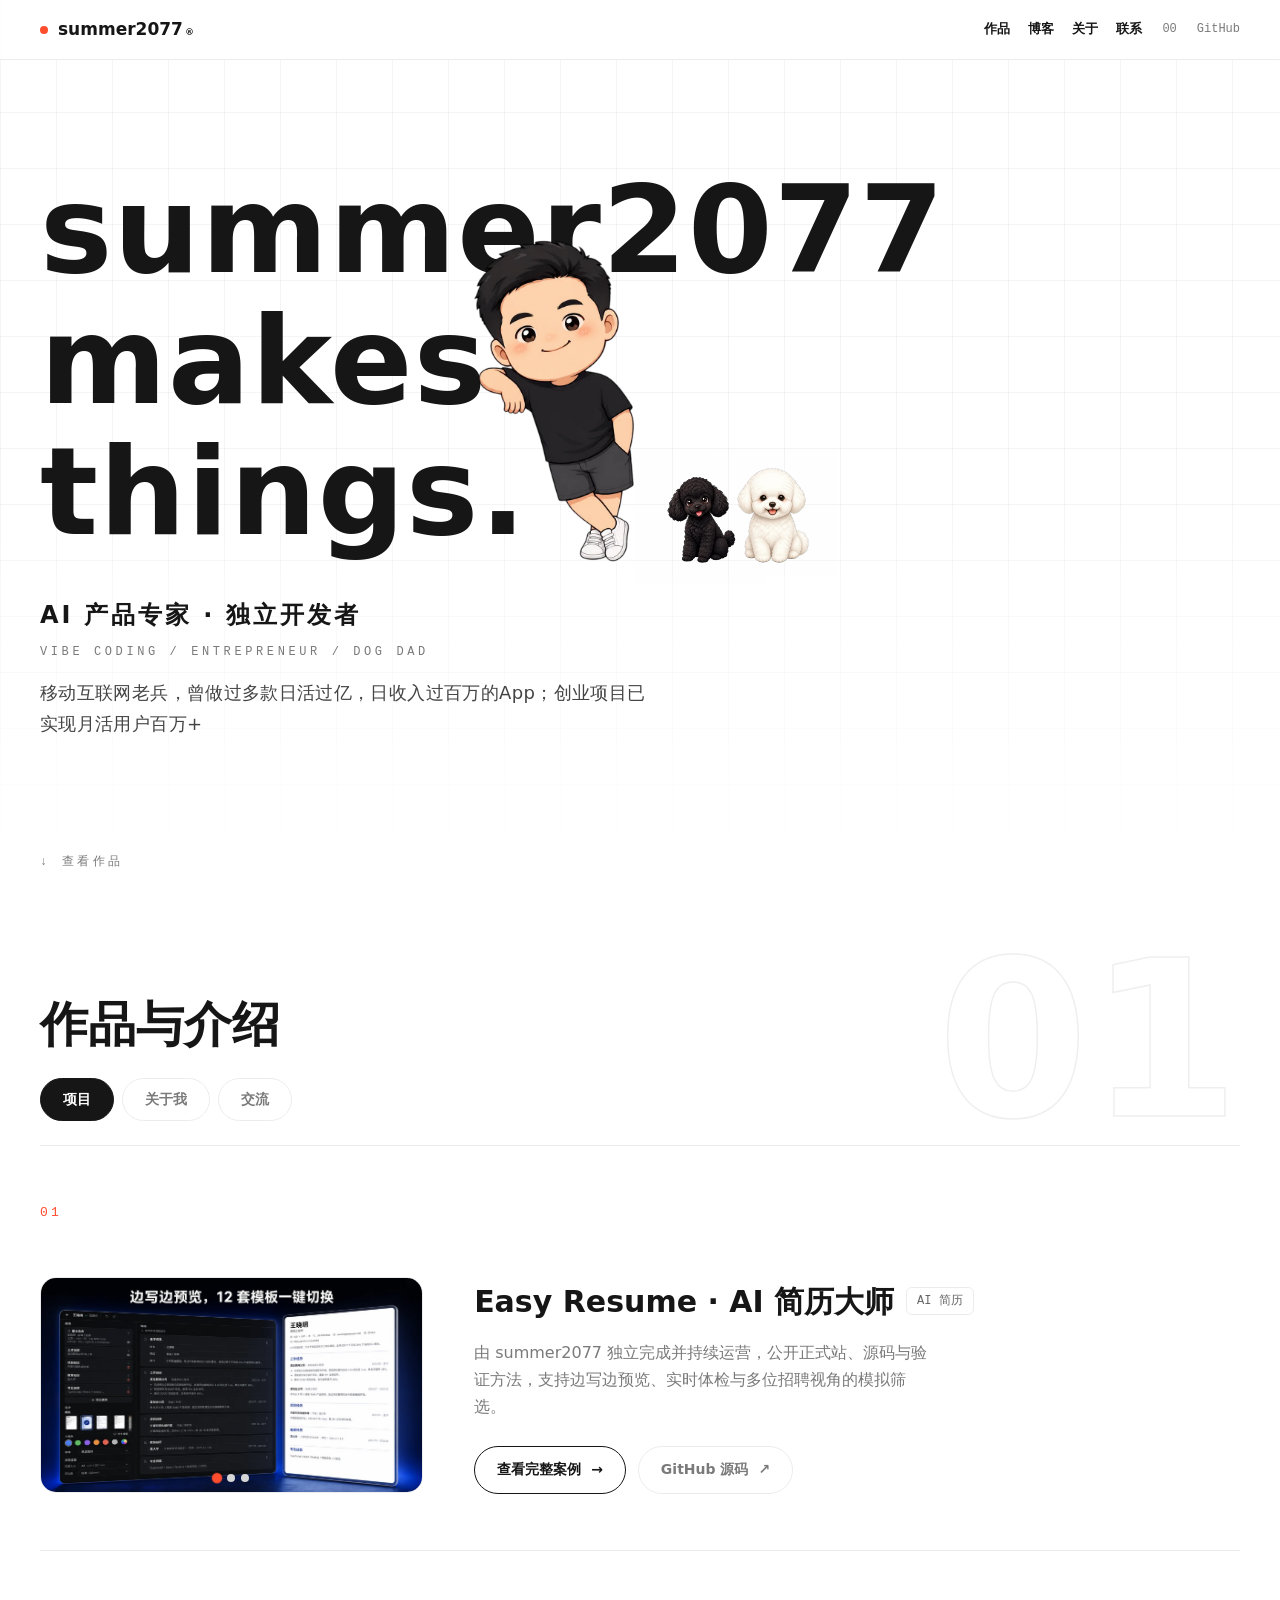
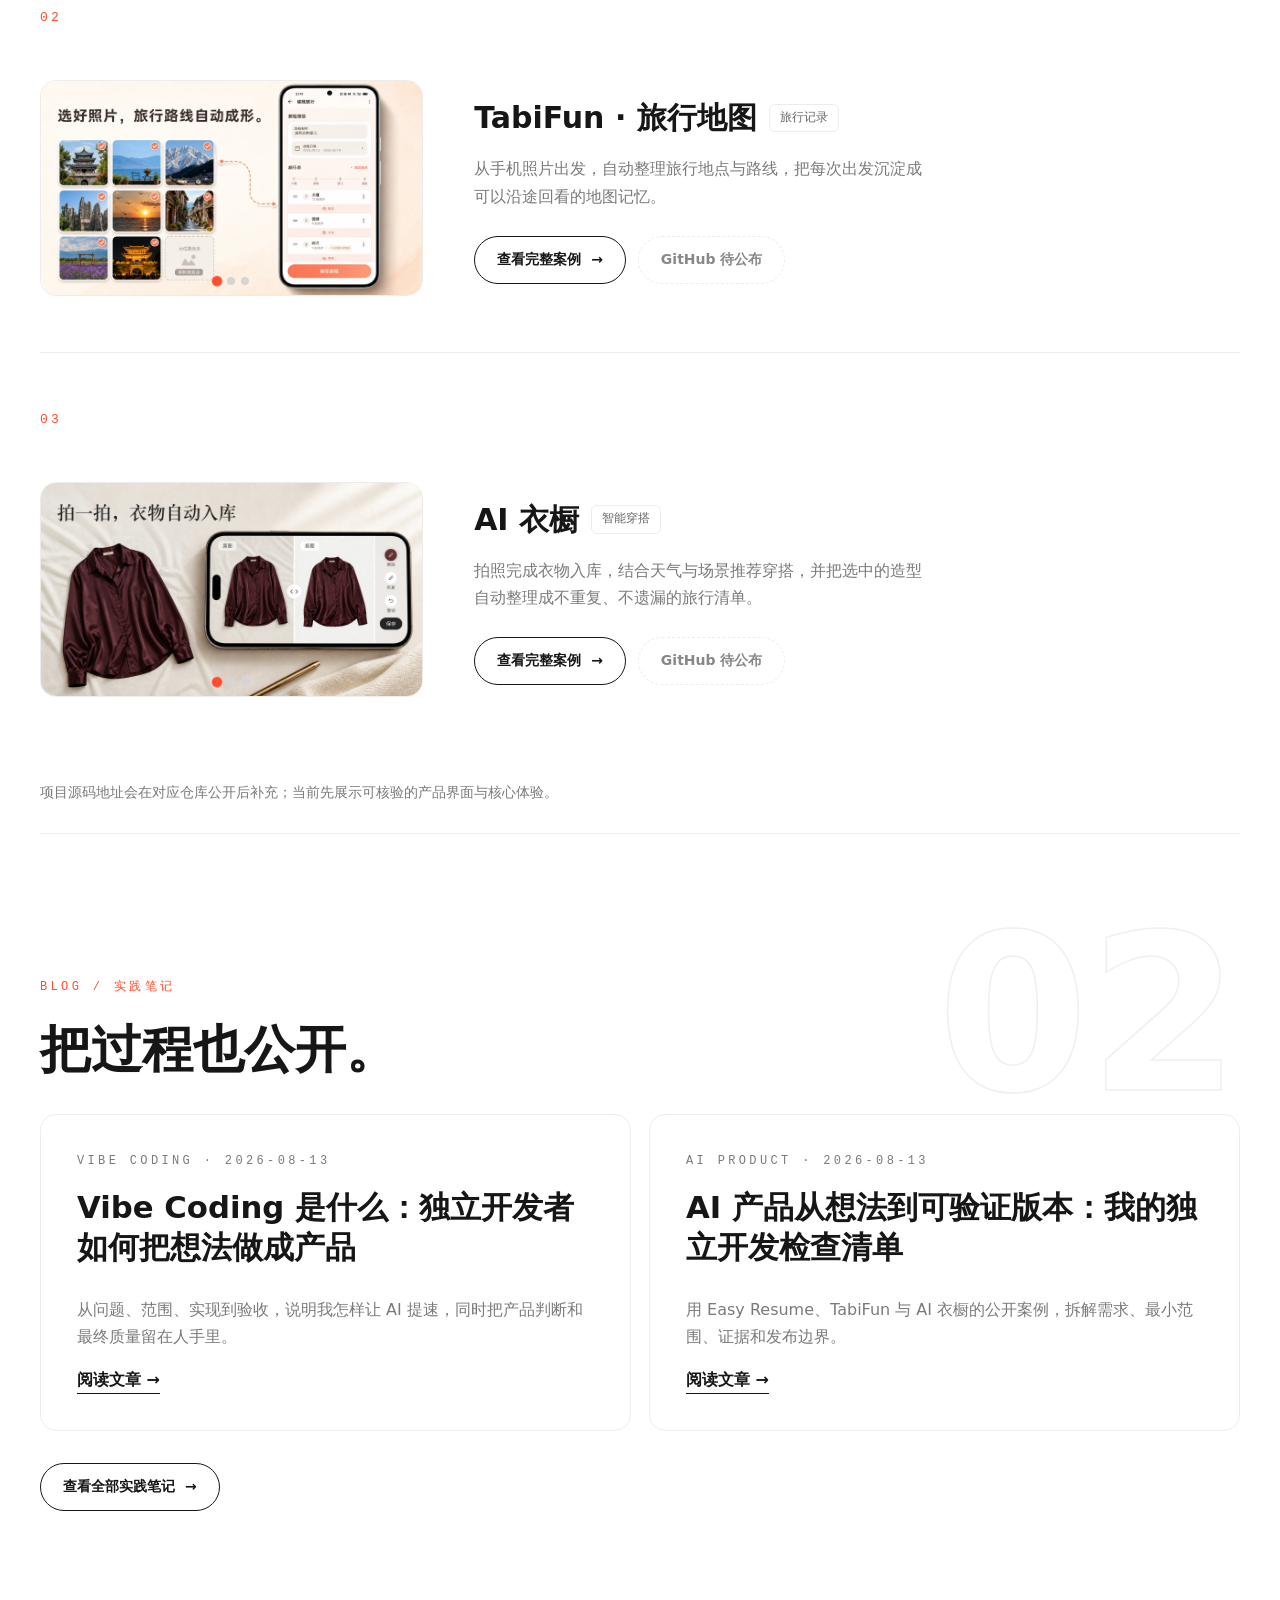
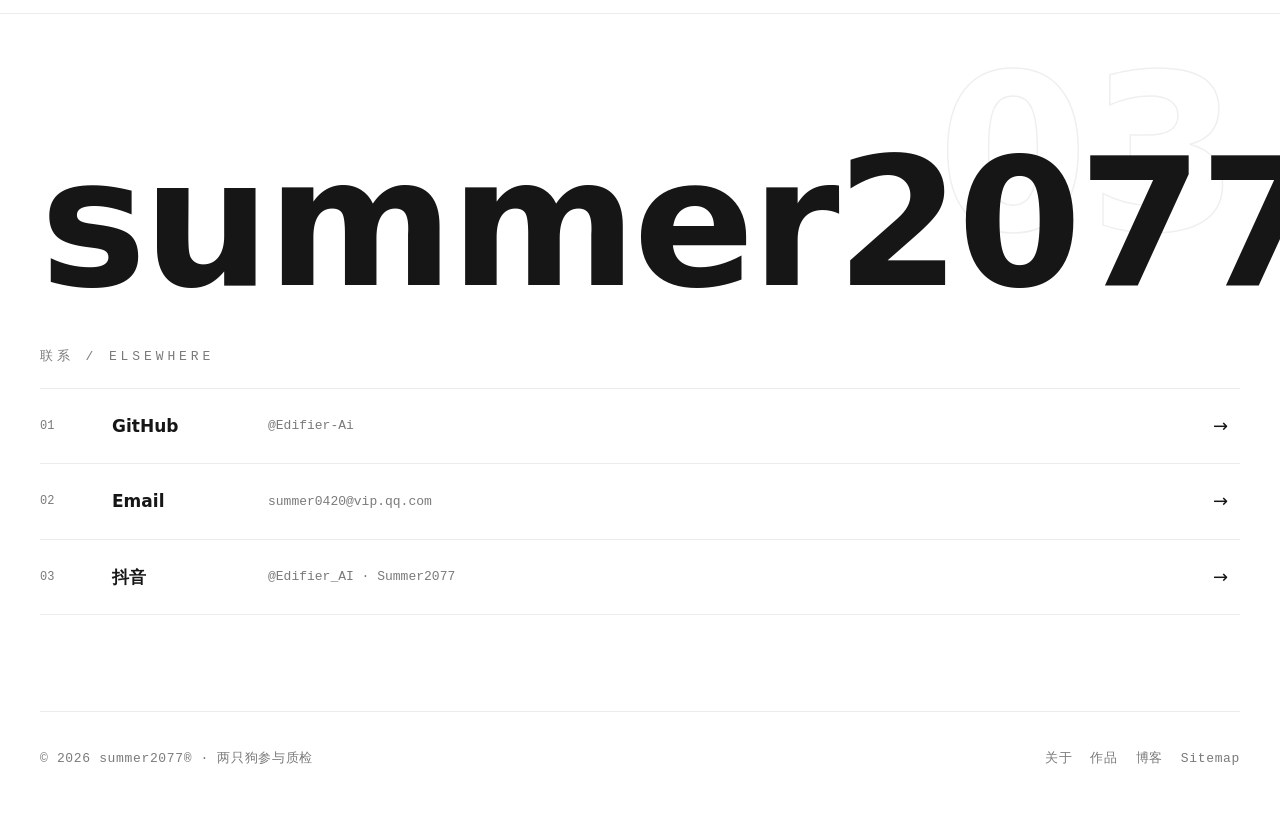
==== commit 948147d6: "feat: add SEO blog and crawl improvements" ====
--- a/index.html
+++ b/index.html
@@ -50,7 +50,7 @@
         "isPartOf": { "@id": "https://summer2077.com/#website" },
         "mainEntity": { "@id": "https://summer2077.com/#person" },
         "primaryImageOfPage": { "@id": "https://summer2077.com/#portrait" },
-        "dateModified": "2026-08-09"
+        "dateModified": "2026-08-13"
       },
       {
         "@type": "Person",
@@ -78,7 +78,16 @@
   }
   </script>
 
-  <link rel="stylesheet" href="css/style.css?v=20260809-21">
+  <link rel="stylesheet" href="css/style.css?v=20260813-3">
+  <script>
+  var _hmt = _hmt || [];
+  (function() {
+    var hm = document.createElement("script");
+    hm.src = "https://hm.baidu.com/hm.js?30152a06c6c0e47f34a391e816362e80";
+    var s = document.getElementsByTagName("script")[0];
+    s.parentNode.insertBefore(hm, s);
+  })();
+  </script>
 </head>
 <body>
 
@@ -89,8 +98,9 @@
   <div class="nav-right">
     <nav class="site-nav" aria-label="主导航">
       <a href="/projects/">作品</a>
+      <a href="/blog/">博客</a>
       <a href="/about/">关于</a>
-      <a href="#contact">联系</a>
+      <a href="/#contact">联系</a>
     </nav>
     <span class="progress-value" id="progress-value" aria-hidden="true">00</span>
     <a class="nav-gh" href="https://github.com/Edifier-Ai" target="_blank" rel="me noopener" aria-label="summer2077 的 GitHub">GitHub</a>
@@ -149,7 +159,7 @@
         </div>
         <div class="pinfo">
           <div class="ptitle"><h3>Easy Resume · AI 简历大师</h3><span class="ptag">AI 简历</span></div>
-          <p>由 summer2077 独立完成并持续运营。内测期间帮助用户的简历通过率提升 23%，支持边写边预览、实时体检与多位 HR 模拟筛选。</p>
+          <p>由 summer2077 独立完成并持续运营，公开正式站、源码与验证方法，支持边写边预览、实时体检与多位招聘视角的模拟筛选。</p>
           <div class="go-row">
             <a class="go" href="/projects/easy-resume/">查看完整案例 <span class="arr">→</span></a>
             <a class="go alt" href="https://github.com/Edifier-Ai/EasyResume" target="_blank" rel="noopener">GitHub 源码 <span class="arr">↗</span></a>
@@ -241,8 +251,29 @@
     </div>
   </section>
 
+  <section class="content-section reveal" aria-labelledby="latest-notes">
+    <span class="reel" aria-hidden="true">02</span>
+    <p class="page-eyebrow">BLOG / 实践笔记</p>
+    <h2 id="latest-notes">把过程也公开。</h2>
+    <div class="notes-grid">
+      <a class="note-card" href="/blog/vibe-coding-from-idea-to-product/">
+        <p class="page-eyebrow">VIBE CODING · 2026-08-13</p>
+        <h3>Vibe Coding 是什么：独立开发者如何把想法做成产品</h3>
+        <p>从问题、范围、实现到验收，说明我怎样让 AI 提速，同时把产品判断和最终质量留在人手里。</p>
+        <span class="text-link">阅读文章 →</span>
+      </a>
+      <a class="note-card" href="/blog/ai-product-validation-checklist/">
+        <p class="page-eyebrow">AI PRODUCT · 2026-08-13</p>
+        <h3>AI 产品从想法到可验证版本：我的独立开发检查清单</h3>
+        <p>用 Easy Resume、TabiFun 与 AI 衣橱的公开案例，拆解需求、最小范围、证据和发布边界。</p>
+        <span class="text-link">阅读文章 →</span>
+      </a>
+    </div>
+    <div class="page-actions"><a class="go" href="/blog/">查看全部实践笔记 <span class="arr">→</span></a></div>
+  </section>
+
   <section class="contact reveal" id="contact" aria-labelledby="contact-title">
-    <span class="reel" aria-hidden="true">02</span>
+    <span class="reel" aria-hidden="true">03</span>
     <h2 class="wordmark" id="contact-title">summer2077<span class="dot-accent">.</span></h2>
     <p class="label">联系 / ELSEWHERE</p>
     <div class="socials">
@@ -262,7 +293,7 @@
 <footer>
   <div class="footer-inner">
     <span>© <span id="year">2026</span> summer2077® · 两只狗参与质检</span>
-    <nav class="footer-nav" aria-label="页脚导航"><a href="/about/">关于</a><a href="/projects/">作品</a><a href="/sitemap.xml">Sitemap</a></nav>
+    <nav class="footer-nav" aria-label="页脚导航"><a href="/about/">关于</a><a href="/projects/">作品</a><a href="/blog/">博客</a><a href="/sitemap.xml">Sitemap</a></nav>
   </div>
 </footer>
 
--- a/css/style.css
+++ b/css/style.css
@@ -411,6 +411,40 @@
 .feature-list strong{display:block;margin-bottom:8px;font-size:18px}
 .status-note{max-width:780px;margin-top:28px;padding:18px 20px;border-radius:12px;background:var(--soft);color:#555;font-size:14px}
 .meta-row{display:flex;gap:16px;flex-wrap:wrap;margin-top:26px;font-family:var(--mono);font-size:12px;color:var(--muted)}
+.notes-grid{display:grid;grid-template-columns:repeat(auto-fit,minmax(280px,1fr));gap:18px;margin-top:34px}
+.note-card{
+  display:flex;min-height:260px;flex-direction:column;align-items:flex-start;gap:16px;
+  padding:clamp(24px,3vw,36px);border:1px solid var(--line);border-radius:var(--radius);background:#fff;
+  transition:transform .25s,border-color .25s,box-shadow .25s;
+}
+.note-card:hover{transform:translateY(-4px);border-color:var(--accent);box-shadow:0 18px 44px -28px rgba(20,20,20,.45)}
+.note-card .page-eyebrow{margin-bottom:0}
+.note-card h3{font-size:clamp(22px,2.4vw,32px);line-height:1.3}
+.note-card p{color:var(--muted)}
+.note-card .text-link{margin-top:auto}
+.article-hero{padding-bottom:clamp(48px,7vw,84px)}
+.article-hero h1{max-width:1080px;font-size:clamp(42px,7vw,92px);line-height:1.08}
+.article-meta{display:flex;gap:12px 22px;flex-wrap:wrap;margin-top:28px;font-family:var(--mono);font-size:12px;color:var(--muted)}
+.article-layout{display:grid;grid-template-columns:minmax(0,760px) minmax(220px,300px);gap:clamp(48px,8vw,120px);align-items:start}
+.article-body{max-width:760px;font-size:clamp(16px,1.5vw,19px);color:#333}
+.article-body h2{margin:2.2em 0 .75em;font-size:clamp(28px,3.5vw,44px);line-height:1.25;color:var(--ink)}
+.article-body h2:first-child{margin-top:0}
+.article-body h3{margin:1.8em 0 .6em;font-size:clamp(20px,2.3vw,28px);color:var(--ink)}
+.article-body h2,.article-body h3{scroll-margin-top:calc(var(--nav-h) + 44px)}
+.article-body p+p{margin-top:1.15em}
+.article-body ul,.article-body ol{margin:1.2em 0 1.4em;padding-left:1.35em}
+.article-body li+li{margin-top:.65em}
+.article-body strong{color:var(--ink)}
+.article-body a{font-weight:700;border-bottom:1px solid var(--ink)}
+.article-body a:hover{color:var(--accent);border-color:var(--accent)}
+.article-callout{margin:1.7em 0;padding:20px 22px;border-left:3px solid var(--accent);background:var(--soft);color:#444}
+.article-nav{position:sticky;top:calc(var(--nav-h) + 28px);padding:22px;border:1px solid var(--line);border-radius:var(--radius);background:#fff}
+.article-nav strong{display:block;margin-bottom:12px;font-size:14px}
+.article-nav ol{padding-left:1.2em;color:var(--muted);font-size:13px}
+.article-nav li+li{margin-top:8px}
+.article-nav a:hover{color:var(--accent)}
+.related-notes{margin-top:52px;padding-top:28px;border-top:1px solid var(--line)}
+.related-notes h2{margin:0 0 20px;font-size:clamp(24px,3vw,34px)}
 .error-page{min-height:calc(100vh - var(--nav-h));display:flex;flex-direction:column;align-items:flex-start;justify-content:center;padding:80px var(--gutter)}
 .error-code{font-size:clamp(96px,22vw,280px);font-weight:800;line-height:.8;color:transparent;-webkit-text-stroke:2px var(--accent)}
 .error-page h1{font-size:clamp(30px,5vw,64px);margin-top:36px}
@@ -439,6 +473,13 @@
   .works-shell{padding-top:72px}
   .contact{padding-top:88px;padding-bottom:72px}
   .footer-inner{align-items:flex-start;flex-direction:column}
+  .article-layout{grid-template-columns:1fr}
+  .article-nav{position:static;order:-1}
+}
+@media (max-width:560px){
+  .site-nav a[href="/#contact"]{display:none}
+  .notes-grid{grid-template-columns:1fr}
+  .note-card{min-height:0}
 }
 @media (max-width:420px){
   /* 末尾 7 靠近窄屏右缘时，保留完整人物，避免透明画布被裁切。 */
